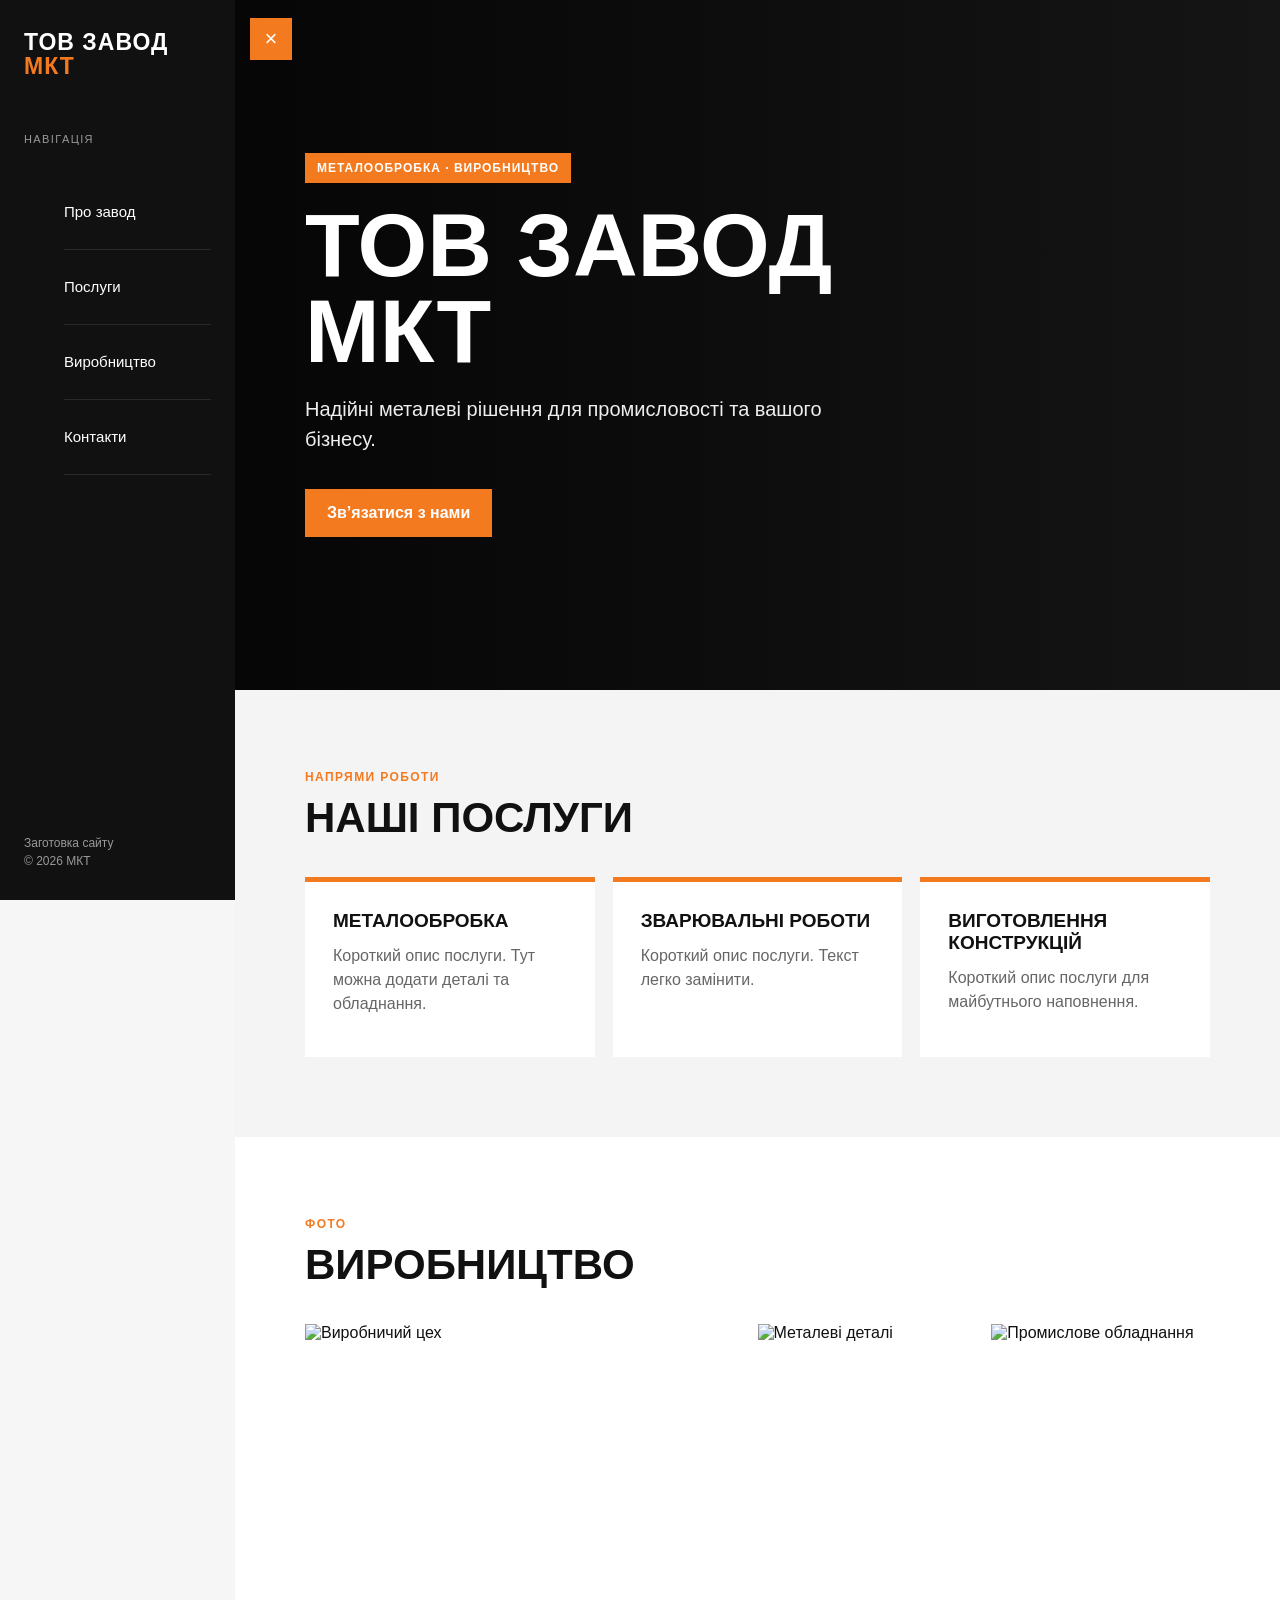
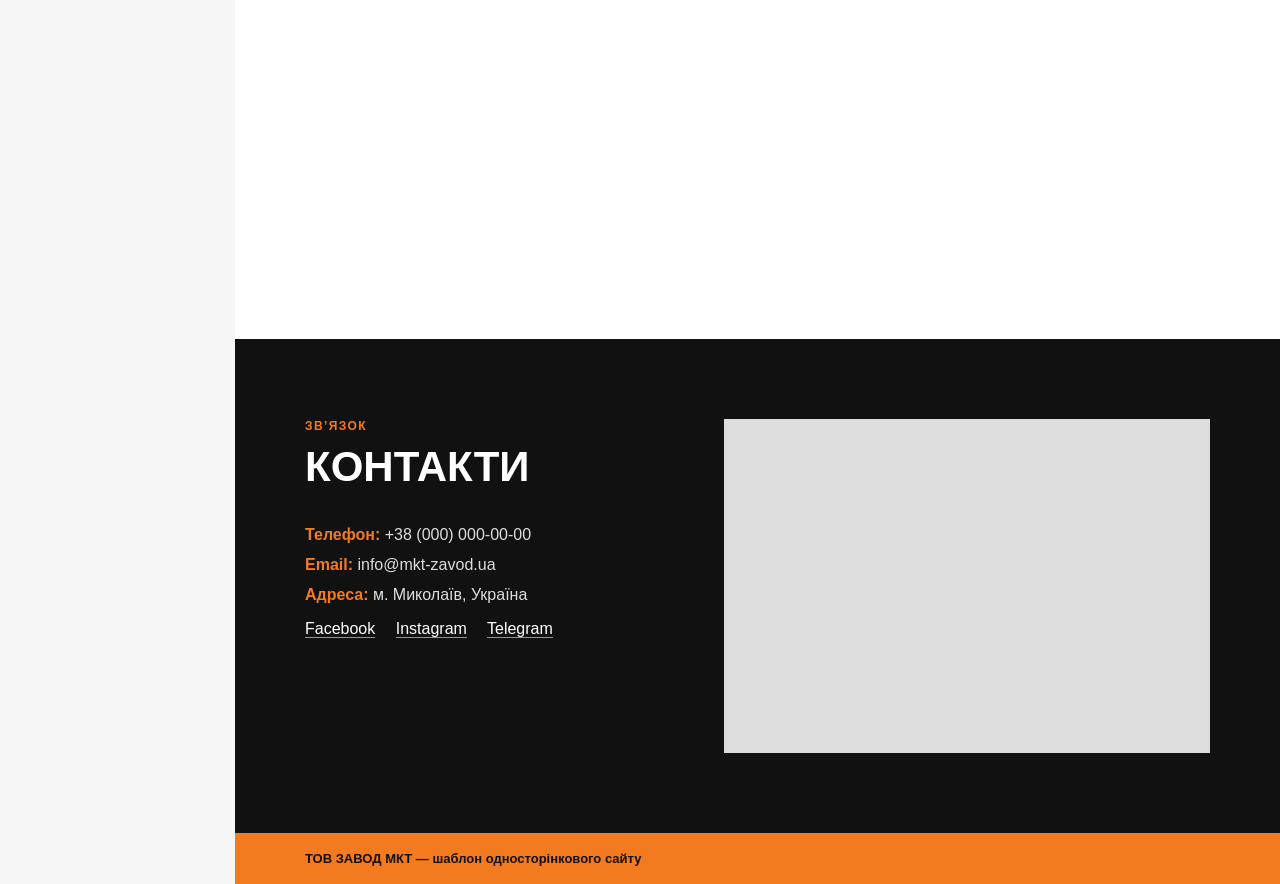
==== index.html @ 3d704bda "Rename mkt-zavod.html to index.html" ====
<!doctype html>
<html lang="uk">
<head>
  <meta charset="utf-8" />
  <link rel="stylesheet" href="./mkt-zavod.css">
  <meta name="viewport"
    content="width=device-width, initial-scale=1">
    
  <title>ТОВ ЗАВОД МКТ</title>

 
</head>

<body class="menu-closed">
  <button
    class="menu-toggle"
    type="button"
    aria-label="Відкрити меню"
    aria-expanded="false"
  >
    ☰
  </button>

  <aside class="sidebar">
    <div class="logo">
      ТОВ ЗАВОД<br />
      <span>МКТ</span>
    </div>

    <div class="side-title">Навігація</div>

    <nav>
      <ul>
      <a href="#about">Про завод</a>
      <a href="#services">Послуги</a>
      <a href="#gallery">Виробництво</a>
      <a href="#contacts">Контакти</a>
      </ul>
    </nav>

    <div class="side-foot">
      Заготовка сайту<br />
      © 2026 МКТ
    </div>
  </aside>

  <main>
    <section class="hero" id="about">
      <div class="hero-content">
        <span class="tag">МЕТАЛООБРОБКА · ВИРОБНИЦТВО</span>

        <h1>ТОВ ЗАВОД МКТ</h1>

        <p>
          Надійні металеві рішення для промисловості та вашого бізнесу.
        </p>

        <a class="btn" href="#contacts">
          Зв’язатися з нами
        </a>
      </div>
    </section>

    <section class="services" id="services">
      <div class="eyebrow">Напрями роботи</div>

      <h2>Наші послуги</h2>

      <div class="grid">
        <article class="card">
          <h3>Металообробка</h3>
          <p>
            Короткий опис послуги. Тут можна додати деталі та обладнання.
          </p>
        </article>

        <article class="card">
          <h3>Зварювальні роботи</h3>
          <p>
            Короткий опис послуги. Текст легко замінити.
          </p>
        </article>

        <article class="card">
          <h3>Виготовлення конструкцій</h3>
          <p>
            Короткий опис послуги для майбутнього наповнення.
          </p>
        </article>
      </div>
    </section>

    <section id="gallery">
      <div class="eyebrow">Фото</div>

      <h2>Виробництво</h2>

      <div class="photos">
        <img
          src="https://images.unsplash.com/photo-1581093458791-9f3c3900df4b?auto=format&fit=crop&w=1000&q=80"
          alt="Виробничий цех"
        />

        <img
          src="https://images.unsplash.com/photo-1565610222536-ef125c59da2e?auto=format&fit=crop&w=700&q=80"
          alt="Металеві деталі"
        />

        <img
          src="https://images.unsplash.com/photo-1530124566582-a618bc2615dc?auto=format&fit=crop&w=700&q=80"
          alt="Промислове обладнання"
        />
      </div>
    </section>

    <section class="contacts" id="contacts">
      <div>
        <div class="eyebrow">Зв’язок</div>

        <h2>Контакти</h2>

        <div class="contact-list">
          <p><b>Телефон:</b> +38 (000) 000-00-00</p>
          <p><b>Email:</b> info@mkt-zavod.ua</p>
          <p><b>Адреса:</b> м. Миколаїв, Україна</p>
        </div>

        <p class="social">
          <a href="#">Facebook</a>
          <a href="#">Instagram</a>
          <a href="#">Telegram</a>
        </p>
      </div>

      <div class="map">
        <iframe
          title="Карта Миколаєва"
          src="https://www.google.com/maps?q=Mykolaiv%2C%20Ukraine&output=embed"
          loading="lazy"
        ></iframe>
      </div>
    </section>
  </main>

  <footer>
    ТОВ ЗАВОД МКТ — шаблон односторінкового сайту
  </footer>

  <script>
    const toggle = document.querySelector(".menu-toggle");
    const menuLinks = document.querySelectorAll("nav a");

    function isMobile() {
      return window.innerWidth <= 800;
    }

    function updateMenuButton() {
      const isClosed = document.body.classList.contains("menu-closed");

      toggle.textContent = isClosed ? "☰" : "×";
      toggle.setAttribute("aria-expanded", String(!isClosed));
      toggle.setAttribute(
        "aria-label",
        isClosed ? "Відкрити меню" : "Закрити меню"
      );
    }

    function syncMenu() {
      if (isMobile()) {
        document.body.classList.add("menu-closed");
      } else {
        document.body.classList.remove("menu-closed");
      }

      updateMenuButton();
    }

    toggle.addEventListener("click", () => {
      document.body.classList.toggle("menu-closed");
      updateMenuButton();
    });

    menuLinks.forEach((link) => {
      link.addEventListener("click", () => {
        if (isMobile()) {
          document.body.classList.add("menu-closed");
          updateMenuButton();
        }
      });
    });

    window.addEventListener("resize", syncMenu);

    syncMenu();
  </script>
</body>
</html>
---- mkt-zavod.css ----
:root {
      --orange: #f47a20;
      --black: #111;
      --white: #fff;
      --line: #e8e8e8;
      --sidebar-width: 235px;
    }

    * {
      box-sizing: border-box;
    }

    html {
      scroll-behavior: smooth;
    }

    body {
      margin: 0;
      font-family: Arial, Helvetica, sans-serif;
      color: var(--black);
      background: #f6f6f6;
        overflow-x: hidden;
    }

    .sidebar {
      position: fixed;
      z-index: 4;
      top: 0;
      left: 0;
      display: flex;
      flex-direction: column;
      width: var(--sidebar-width);
      height: 100vh;
      padding: 30px 24px;
      color: var(--white);
      background: var(--black);
      transition: transform 0.3s ease;
    }

    .logo {
      font-size: 23px;
      font-weight: 900;
      line-height: 1.05;
      letter-spacing: 1px;
    }

    .logo span {
      color: var(--orange);
    }

    .side-title {
      margin: 55px 0 14px;
      color: #999;
      font-size: 11px;
      letter-spacing: 1.4px;
      text-transform: uppercase;
    }

    nav a {
      display: block;
      padding: 12px 0;
      color: var(--white);
      font-size: 15px;
      line-height: 50px;
      text-decoration: none;
      border-bottom: 1px solid #292929;
    }

    nav a:hover {
      color: var(--orange);
    }

    .side-foot {
      margin-top: auto;
      color: #999;
      font-size: 12px;
      line-height: 1.5;
    }

    /* Menu button */

    .menu-toggle {
      position: fixed;
      z-index: 10;
      top: 18px;
      left: 250px;
      width: 42px;
      height: 42px;
      color: var(--white);
      font-size: 22px;
      cursor: pointer;
      background: var(--orange);
      border: 0;
      transition: left 0.3s ease;
    }

    body.menu-closed .sidebar {
         transform: translateX(calc(-100% - 5px));
    }

    body.menu-closed main,
    body.menu-closed footer {
      margin-left: 0;
    }

    body.menu-closed .menu-toggle {
      left: 15px;
    }

    /* Main content */

    main {
      margin-left: var(--sidebar-width);
    }

    section {
      padding: 80px 70px;
      background: var(--white);
    }

    .hero {
      position: relative;
      display: flex;
      align-items: center;
      min-height: 690px;
      padding: 70px;
      overflow: hidden;
      background: #222;
    }

    .hero::before {
      position: absolute;
      inset: 0;
      content: "";
      background:
        linear-gradient(90deg, rgba(0, 0, 0, 0.84), rgba(0, 0, 0, 0.38)),
        url("https://images.unsplash.com/photo-1504917595217-d4dc5ebe6122?auto=format&fit=crop&w=1800&q=80")
          center / cover;
      transform: scale(1.02);
    }

    .hero-content {
      position: relative;
      z-index: 1;
      max-width: 690px;
      color: var(--white);
    }

    .tag {
      display: inline-block;
      padding: 8px 12px;
      color: var(--white);
      font-size: 12px;
      font-weight: 700;
      letter-spacing: 1px;
      background: var(--orange);
    }

    h1 {
      margin: 20px 0;
      font-size: clamp(44px, 7vw, 92px);
      line-height: 0.95;
      text-transform: uppercase;
    }

    h2 {
      margin: 10px 0 35px;
      font-size: 42px;
      text-transform: uppercase;
    }

    .hero p {
      max-width: 520px;
      color: #eee;
      font-size: 20px;
      line-height: 1.5;
    }

    .btn {
      display: inline-block;
      margin-top: 15px;
      padding: 15px 22px;
      color: var(--white);
      font-weight: 700;
      text-decoration: none;
      background-color: var(--orange);
      transition: background-color 0.3s ease;
    }
.btn:hover{
background-color: rgb(219, 151, 25);

}
    .eyebrow {
      color: var(--orange);
      font-size: 12px;
      font-weight: 700;
      letter-spacing: 1.4px;
      text-transform: uppercase;
      
    }

    /* Services */

    .services {
      background: #f4f4f4;
    }

    .grid {
      display: grid;
      grid-template-columns: repeat(3, 1fr);
      gap: 18px;
    }

    .card {
      min-height: 180px;
      padding: 28px;
      background: var(--white);
      border-top: 5px solid var(--orange);
    }

    .card h3 {
      margin: 0 0 12px;
      font-size: 19px;
      text-transform: uppercase;
    }

    .card p {
      margin: 0;
      color: #666;
      line-height: 1.5;
    }

    /* Gallery */

    .photos {
      display: grid;
      grid-template-columns: 2fr 1fr 1fr;
      gap: 15px;
    }

    .photos img {
      display: block;
      width: 100%;
      height: 260px;
      object-fit: cover;
    }

    .photos img:first-child {
      grid-row: span 2;
      height: 535px;
    }

    /* Contacts */

    .contacts {
      display: grid;
      grid-template-columns: 1fr 1.3fr;
      gap: 45px;
      color: var(--white);
      background: var(--black);
    }

    .contacts h2 {
      color: var(--white);
    }

    .contact-list p {
      margin: 12px 0;
      color: #ddd;
      transition: color 0.4s ease-in-out ;
    }
    .contact-list p:hover {
      color: red
    }

    .contact-list b {
      color: var(--orange);
    }

    .social a {
      margin-right: 16px;
      color: var(--white);
      text-decoration: none;
      border-bottom: 1px solid var(--orange);
      color: white;
      transition: color 0.3s ease-in-out ;
    }
    .social a:hover {
      color:rgb(38, 0, 255);
    }

    .map {
      min-height: 330px;
      background: #ddd;
    }

    .map iframe {
      width: 100%;
      min-height: 330px;
      border: 0;
      filter: grayscale(1) contrast(1.1);
    }

    /* Footer */

    footer {
      margin-left: var(--sidebar-width);
      padding: 18px 70px;
      font-size: 13px;
      font-weight: 700;
      background: var(--orange);
    }

    /* Mobile */

    @media (max-width: 800px) {
      .sidebar {
        width: 270px;
        height: 100dvh;
        padding: 28px 22px;
        transform: translateX(-100%);
      }

      body:not(.menu-closed) .sidebar {
        transform: translateX(0);
      }

      .menu-toggle {
        top: 14px;
        left: 15px;
        width: 44px;
        height: 44px;
        border-radius: 2px;
      }

      body:not(.menu-closed) .menu-toggle {
        left: 285px;
      }

      main,
      footer {
        margin-left: 0 !important;
      }

      .side-title,
      .side-foot {
        display: none;
      }

      nav {
        display: flex;
        gap: 14px;
        margin-top: 18px;
        overflow-x: auto;
      }

      nav a {
        padding: 4px 0;
        white-space: nowrap;
        border: 0;
      }

      .hero {
        min-height: 620px;
        padding: 100px 24px 50px;
      }

      .hero::before {

          background-position: 65% center;
      }

      .hero p {
        font-size: 17px;
      }

      h1 {
        font-size: 52px;
      }

      h2 {
        margin-bottom: 25px;
        font-size: 32px;
      }

      section {
        padding: 52px 22px;
      }

      .grid,
      .contacts {
        grid-template-columns: 1fr;
      }

      .grid {
        gap: 12px;
      }

      .card {
        min-height: auto;
        padding: 22px;
      }

      .photos {
        grid-template-columns: 1fr;
        gap: 12px;
      }

      .photos img,
      .photos img:first-child {
        grid-column: auto;
        grid-row: auto;
        height: 220px;
      }

      .contacts {
        gap: 28px;
      }
      .map,
      .map iframe {
        min-height: 260px;
      }

      footer {
        padding: 18px 22px;
        font-size: 12px;
      }
    }
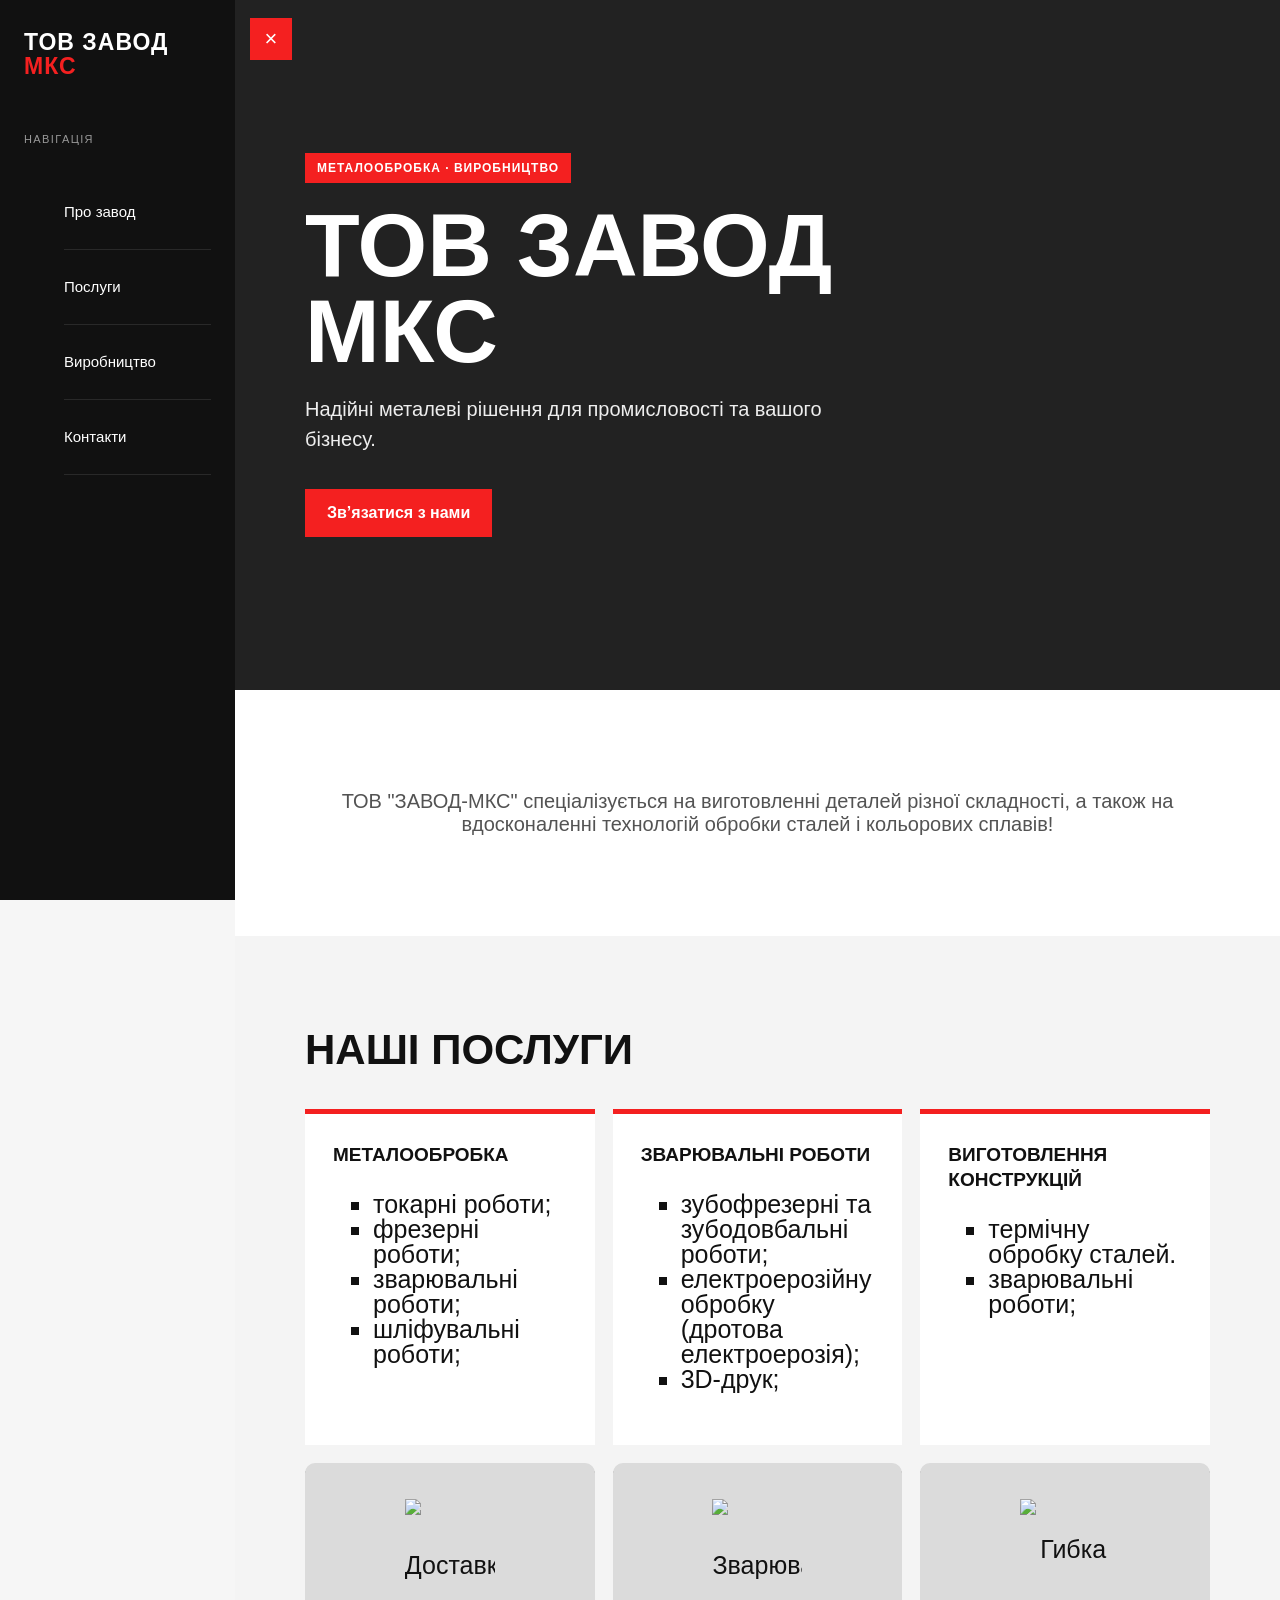
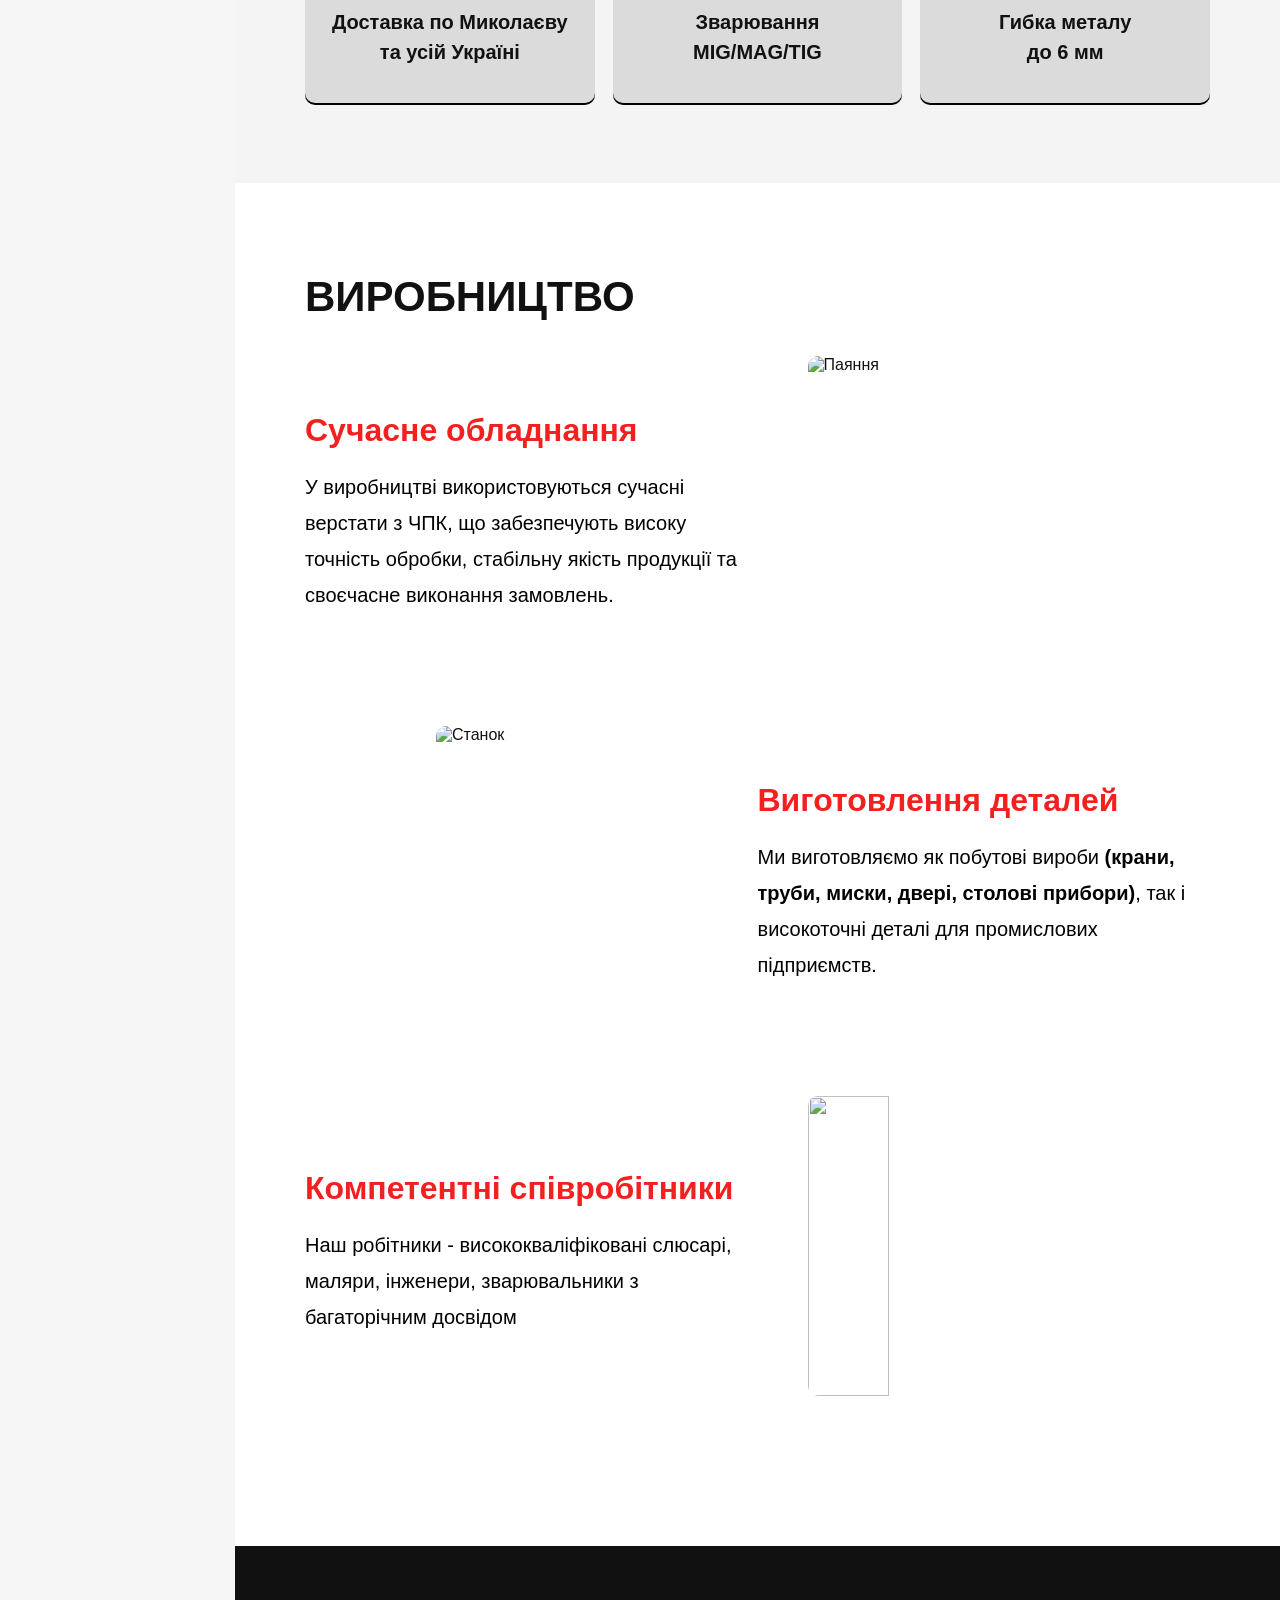
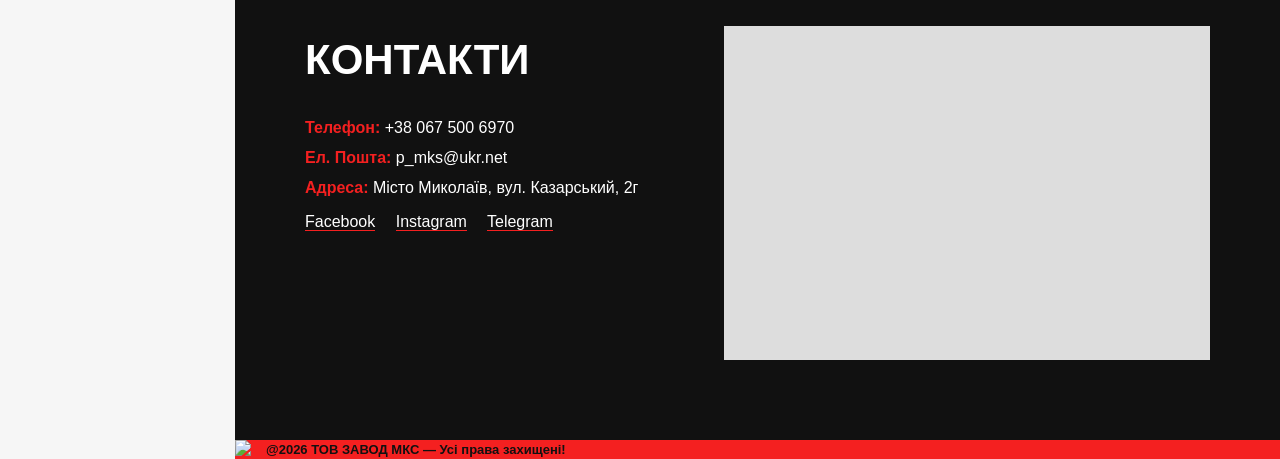
==== commit 642c1b07: "Add files via upload" ====
--- a/index.html
+++ b/index.html
@@ -2,11 +2,11 @@
 <html lang="uk">
 <head>
   <meta charset="utf-8" />
-  <link rel="stylesheet" href="./mkt-zavod.css">
+  <link rel="stylesheet" href="./index.css">
   <meta name="viewport"
     content="width=device-width, initial-scale=1">
     
-  <title>ТОВ ЗАВОД МКТ</title>
+  <title>ТОВ ЗАВОД МКС</title>
 
  
 </head>
@@ -24,7 +24,7 @@
   <aside class="sidebar">
     <div class="logo">
       ТОВ ЗАВОД<br />
-      <span>МКТ</span>
+      <span>МКС</span>
     </div>
 
     <div class="side-title">Навігація</div>
@@ -37,20 +37,24 @@
       <a href="#contacts">Контакти</a>
       </ul>
     </nav>
-
-    <div class="side-foot">
-      Заготовка сайту<br />
-      © 2026 МКТ
-    </div>
   </aside>
 
   <main>
     <section class="hero" id="about">
+       <video
+        class="hero-video"
+        autoplay
+        muted
+        loop
+        playsinline>
+        <source src="./image/820648840754565_1782490165.mp4" type="video/mp4">
+    </video>
+
       <div class="hero-content">
         <span class="tag">МЕТАЛООБРОБКА · ВИРОБНИЦТВО</span>
 
-        <h1>ТОВ ЗАВОД МКТ</h1>
-
+        <h1>ТОВ ЗАВОД МКС</h1>
+      
         <p>
           Надійні металеві рішення для промисловості та вашого бізнесу.
         </p>
@@ -60,90 +64,131 @@
         </a>
       </div>
     </section>
+    <section class="info">
+      <p>ТОВ "ЗАВОД-МКС" спеціалізується на виготовленні деталей різної складності, а також на вдосконаленні технологій обробки сталей і кольорових сплавів!</p>
+    </section>
 
     <section class="services" id="services">
-      <div class="eyebrow">Напрями роботи</div>
-
       <h2>Наші послуги</h2>
 
       <div class="grid">
         <article class="card">
           <h3>Металообробка</h3>
           <p>
-            Короткий опис послуги. Тут можна додати деталі та обладнання.
+            <ul type="square">
+            <li>токарні роботи;</li>
+             <li>фрезерні роботи;</li>
+               <li>зварювальні роботи;</li>
+                <li>шліфувальні роботи;</li>
+</ul>
           </p>
         </article>
 
         <article class="card">
           <h3>Зварювальні роботи</h3>
           <p>
-            Короткий опис послуги. Текст легко замінити.
+            <ul type="square">
+           <li>зубофрезерні та зубодовбальні роботи;</li>
+           <li>електроерозійну обробку (дротова електроерозія);</li>
+           <li>3D-друк;</li>
+           
+</ul>
           </p>
         </article>
 
         <article class="card">
           <h3>Виготовлення конструкцій</h3>
           <p>
-            Короткий опис послуги для майбутнього наповнення.
+            <ul type="square">
+              <li>термічну обробку сталей.</li>
+              <li>зварювальні роботи;</li>
+            </ul>
           </p>
         </article>
+       <article class="special-cards">
+    <img src="./image/ChatGPT Image 27 черв. 2026 р., 00_23_21.svg" alt="Доставка">
+    <p>Доставка по Миколаєву та усій Україні</p>
+</article>
+
+<article class="special-cards">
+    <img src="./image/payalnik.svg" alt="Зварювання">
+    <p>Зварювання<br>MIG/MAG/TIG</p>
+</article>
+
+<article class="special-cards">
+    <img src="./image/Gibka.svg" alt="Гибка металу">
+    <p>Гибка металу<br>до 6 мм</p>
+</article>
+        
       </div>
     </section>
 
     <section id="gallery">
-      <div class="eyebrow">Фото</div>
-
-      <h2>Виробництво</h2>
-
-      <div class="photos">
-        <img
-          src="https://images.unsplash.com/photo-1581093458791-9f3c3900df4b?auto=format&fit=crop&w=1000&q=80"
-          alt="Виробничий цех"
-        />
-
-        <img
-          src="https://images.unsplash.com/photo-1565610222536-ef125c59da2e?auto=format&fit=crop&w=700&q=80"
-          alt="Металеві деталі"
-        />
-
-        <img
-          src="https://images.unsplash.com/photo-1530124566582-a618bc2615dc?auto=format&fit=crop&w=700&q=80"
-          alt="Промислове обладнання"
-        />
-      </div>
-    </section>
+    <h2>Виробництво</h2>
+
+    <div class="production-item">
+        <div class="production-text">
+            <h3>Сучасне обладнання</h3>
+            <p>
+                У виробництві використовуються сучасні верстати з ЧПК,
+                що забезпечують високу точність обробки, стабільну якість
+                продукції та своєчасне виконання замовлень.
+            </p>
+        </div>
+
+        <img src="./image/photo_2026-06-26_18-58-12.jpg" alt="Паяння">
+    </div>
+
+    <div class="production-item reverse">
+       <div class="production-text">
+          
+           <h3>Виготовлення деталей</h3>
+       <p>
+              Ми виготовляємо
+                як побутові вироби <b>(крани, труби, миски, двері, столові прибори)</b>, так і високоточні деталі для
+                промислових підприємств.
+            </p>
+        </div>
+        <img src="./image/photo_2026-06-26_18-58-18.jpg" alt="Станок">
+    </div>
+    <div class="production-item">
+       <div class="production-text">
+   <h3>Компетентні співробітники</h3>
+    <p>Наш робітники - висококваліфіковані слюсарі, маляри, інженери, зварювальники з багаторічним досвідом</p>
+  </div>
+
+  <img src="./image/photo_2026-06-26_18-58-22.jpg">
+</div>
+</section>
 
     <section class="contacts" id="contacts">
       <div>
-        <div class="eyebrow">Зв’язок</div>
-
-        <h2>Контакти</h2>
+        <h2>Контакти</h2>   
 
         <div class="contact-list">
-          <p><b>Телефон:</b> +38 (000) 000-00-00</p>
-          <p><b>Email:</b> info@mkt-zavod.ua</p>
-          <p><b>Адреса:</b> м. Миколаїв, Україна</p>
+          <p><b>Телефон: </b><a text-decoration="none" href="tel:+380675006970"> +38 067 500 6970</a></p>
+          <p><b>Ел. Пошта: </b><a href="mailto:p_mks@ukr.net">p_mks@ukr.net</a></p>
+          <p><b>Адреса: </b><a href="https://maps.app.goo.gl/kvUd4vsqKeRuADbv7"> Місто Миколаїв, вул. Казарський, 2г</a></p>
         </div>
 
         <p class="social">
           <a href="#">Facebook</a>
           <a href="#">Instagram</a>
-          <a href="#">Telegram</a>
+          <a target="_blank" href="https://t.me/+380675006970">Telegram</a>
         </p>
       </div>
 
       <div class="map">
-        <iframe
-          title="Карта Миколаєва"
-          src="https://www.google.com/maps?q=Mykolaiv%2C%20Ukraine&output=embed"
-          loading="lazy"
-        ></iframe>
+        <iframe src="https://www.google.com/maps/embed?pb=!1m18!1m12!1m3!1d10887.195345576862!2d32.0531101!3d46.985285649999994!2m3!1f0!2f0!3f0!3m2!1i1024!2i768!4f13.1!3m3!1m2!1s0x40c5ca15945c5ce5%3A0xa4d452c105bb8a4e!2z0YPQuy4g0JrQsNC30LDRgNGB0LrQvtCz0L4sIDLQsywg0J3QuNC60L7Qu9Cw0LXQsiwg0J3QuNC60L7Qu9Cw0LXQstGB0LrQsNGPINC-0LHQu9Cw0YHRgtGMLCA1NDAwMA!5e0!3m2!1sru!2sua!4v1782498862388!5m2!1sru!2sua" width="400" height="auto" style="border:0;" allowfullscreen="" loading="lazy" referrerpolicy="strict-origin-when-cross-origin"></iframe>
       </div>
     </section>
   </main>
 
   <footer>
-    ТОВ ЗАВОД МКТ — шаблон односторінкового сайту
+    <div class="Logo"> 
+       <img src="./image/Logo-преобразовано-из-jpg.svg"></div>
+   @2026 ТОВ ЗАВОД МКС — Усі права захищені!
+    
   </footer>
 
   <script>
@@ -194,4 +239,4 @@
     syncMenu();
   </script>
 </body>
-</html>
+</html>
--- a/index.css
+++ b/index.css
@@ -0,0 +1,506 @@
+:root {
+      --orange: #f42020;
+      --black: #111;
+      --white: #fff;
+      --line: #e8e8e8;
+      --sidebar-width: 235px;
+    }
+
+    * {
+      box-sizing: border-box;
+    }
+
+    html {
+      scroll-behavior: smooth;
+    }
+
+    body {
+      margin: 0;
+      font-family: Arial, Helvetica, sans-serif;
+      color: var(--black);
+      background: #f6f6f6;
+        overflow-x: hidden;
+    }
+
+    .sidebar {
+      position: fixed;
+      z-index: 4;
+      top: 0;
+      left: 0;
+      display: flex;
+      flex-direction: column;
+      width: var(--sidebar-width);
+      height: 100vh;
+      padding: 30px 24px;
+      color: var(--white);
+      background: var(--black);
+      transition: transform 0.3s ease;
+    }
+
+    .logo {
+      font-size: 23px;
+      font-weight: 900;
+      line-height: 1.05;
+      letter-spacing: 1px;
+    }
+
+    .logo span {
+      color: var(--orange);
+    }
+
+    .side-title {
+      margin: 55px 0 14px;
+      color: #999;
+      font-size: 11px;
+      letter-spacing: 1.4px;
+      text-transform: uppercase;
+    }
+
+    nav a {
+      display: block;
+      padding: 12px 0;
+      color: var(--white);
+      font-size: 15px;
+      line-height: 50px;
+      text-decoration: none;
+      border-bottom: 1px solid #292929;
+    }
+
+    nav a:hover {
+      color: var(--orange);
+    }
+
+    .side-foot {
+      margin-top: auto;
+      color: #999;
+      font-size: 12px;
+      line-height: 1.5;
+    }
+
+    /* Menu button */
+
+    .menu-toggle {
+      position: fixed;
+      z-index: 10;
+      top: 18px;
+      left: 250px;
+      width: 42px;
+      height: 42px;
+      color: var(--white);
+      font-size: 22px;
+      cursor: pointer;
+      background: var(--orange);
+      border: 0;
+      transition: left 0.3s ease;
+    }
+
+    body.menu-closed .sidebar {
+         transform: translateX(calc(-100% - 5px));
+    }
+
+    body.menu-closed main,
+    body.menu-closed footer {
+      margin-left: 0;
+    }
+
+    body.menu-closed .menu-toggle {
+      left: 15px;
+    }
+
+    /* Main content */
+
+    main {
+      margin-left: var(--sidebar-width);
+    }
+
+    section {
+      padding: 80px 70px;
+      background: var(--white);
+    }
+
+    .hero {
+      position: relative;
+      display: flex;
+      align-items: center;
+      min-height: 690px;
+      overflow: hidden;
+      background: #222;
+    }
+    .hero-video {
+       position: absolute;
+    top: 0;
+    left: 0;
+    width: 100%;
+    height: 100%;
+    object-fit: cover;
+    z-index: 0;
+    
+    }
+    .hero::before {
+      position: absolute;
+      inset: 0;
+      content: "";
+    }
+.hero-overlay {
+    position: absolute;
+    inset: 0;
+    background: rgba(0, 0, 0, 0.775);
+    z-index: 1;
+}
+    .hero-content {
+      position: relative;
+      z-index: 2;
+      max-width: 690px;
+      color: var(--white);
+    }
+
+    .tag {
+      display: inline-block;
+      padding: 8px 12px;
+      color: var(--white);
+      font-size: 12px;
+      font-weight: 700;
+      letter-spacing: 1px;
+      background: var(--orange);
+    }
+
+    h1 {
+      margin: 20px 0;
+      font-size: clamp(44px, 7vw, 92px);
+      line-height: 0.95;
+      text-transform: uppercase;
+    }
+
+    h2 {
+      margin: 10px 0 35px;
+      font-size: 42px;
+      text-transform: uppercase;
+    }
+
+    .hero p {
+      max-width: 520px;
+      color: #eee;
+      font-size: 20px;
+      line-height: 1.5;
+    }
+
+    .btn {
+      display: inline-block;
+      margin-top: 15px;
+      padding: 15px 22px;
+      color: var(--white);
+      font-weight: 700;
+      text-decoration: none;
+      background-color: var(--orange);
+      transition: background-color 0.3s ease;
+    }
+.btn:hover{
+background-color:#bb2727;
+
+}
+    .eyebrow {
+      color: var(--orange);
+      font-size: 12px;
+      font-weight: 700;
+      letter-spacing: 1.4px;
+      text-transform: uppercase;
+      
+    }
+
+    /* Services */
+
+    .services {
+      background: #f4f4f4;
+    }
+
+    .grid {
+      display: grid;
+      grid-template-columns: repeat(3, 1fr);
+      gap: 18px;
+      font-size: 25px;
+      line-height: 4;
+    }
+
+    .card {
+      min-height: 180px;
+      padding: 28px;
+      background: var(--white);
+      border-top: 5px solid var(--orange);
+      line-height: 25px;
+    }
+
+    .card h3 {
+      margin: 0 0 12px;
+      font-size: 19px;
+      text-transform: uppercase;
+    }
+
+    .card p {
+      margin: 0;
+      color: #666;
+      line-height: 1.5;
+    }
+   .special-cards {
+    display: flex;
+    flex-direction: column;
+    justify-content: center;
+    align-items: center;
+    text-align: center;
+
+    background: #dbdbdb;
+    border-radius: 10px;
+    box-shadow: 0px 2px black;
+    padding: 25px 20px;
+    min-height: 240px;
+    transition: .3s;
+}
+
+.special-cards img {
+    width: 90px;
+    height: 90px;
+    margin-bottom: 18px;
+}
+
+.special-cards p {
+    margin: 0;
+    font-size: 20px;
+    line-height: 1.5;
+    font-weight: 600;
+}
+
+.special-cards:hover {
+    transform: translateY(-5px);
+   box-shadow: 2px 2px black;
+}
+    .info {
+      color: #535353;
+      text-align: center;
+      font-size: 20px;
+    }
+
+    /* Gallery */
+
+   .production-item{
+    font-family: Arial, Helvetica, sans-serif;
+    display:flex;
+    align-items:center;
+    gap:50px;
+    margin-bottom:70px;
+}
+
+.production-item img{
+    width:30%;
+    height:300px;
+    object-fit:cover;
+    border-radius:10px;
+}
+
+.production-text{
+    width:50%;
+}
+
+.production-text h3{
+    margin-bottom:20px;
+    font-size:32px;
+    color:var(--orange);
+}
+
+.production-text p{
+    font-size:20px;
+    line-height:1.8;
+    color:#000000;
+}
+
+.production-item.reverse{
+    flex-direction:row-reverse;
+}
+
+    /* Contacts */
+
+    .contacts {
+      
+      display: grid;
+      grid-template-columns: 1fr 1.3fr;
+      gap: 45px;
+      color: var(--white);
+      background: var(--black);
+    }
+  
+    .contacts h2 {
+      color: var(--white);
+    }
+
+    .contact-list p {
+      margin: 12px 0;
+      color: #ddd;
+      ;
+    }
+    .contact-list a:hover {
+      color: rgb(218, 13, 13)
+    }
+
+    .contact-list b {
+      color: var(--orange);
+    }
+.contact-list a {
+  text-decoration: none;
+  color: white;
+   transition: color 0.4s ease-in-out
+}
+    .social a {
+      margin-right: 16px;
+      color: var(--white);
+      text-decoration: none;
+      border-bottom: 1px solid var(--orange);
+      color: white;
+      transition: color 0.3s ease-in-out ;
+    }
+    .social a:hover {
+      color:rgb(38, 0, 255);
+    }
+
+    .map {
+      min-height: 330px;
+      background: #ddd;
+    }
+
+    .map iframe {
+      width: 100%;
+      min-height: 330px;
+      border: 0;
+      filter: grayscale(1) contrast(1.1);
+    }
+
+    /* Footer */
+
+    footer {
+      display: flex;
+      margin-left: var(--sidebar-width);
+      font-size: 13px;
+      font-weight: 700;
+      background: var(--orange);
+      justify-content: flex-start;
+      align-items: center;
+    }
+  footer img {
+      width: 40px; 
+      margin-right:15px ;
+    height: auto; 
+    max-width: 100%;}
+    /* Mobile */
+
+    @media (max-width: 800px) {
+      .sidebar {
+        width: 270px;
+        height: 100dvh;
+        padding: 28px 22px;
+        transform: translateX(-100%);
+      }
+
+      body:not(.menu-closed) .sidebar {
+        transform: translateX(0);
+      }
+
+      .menu-toggle {
+        top: 14px;
+        left: 15px;
+        width: 44px;
+        height: 44px;
+        border-radius: 2px;
+      }
+
+      body:not(.menu-closed) .menu-toggle {
+        left: 285px;
+      }
+
+      main,
+      footer {
+        margin-left: 0 !important;
+      }
+
+      .side-title,
+      .side-foot {
+        display: none;
+      }
+
+      nav {
+        display: flex;
+        gap: 14px;
+        margin-top: 18px;
+        overflow-x: auto;
+      }
+
+      nav a {
+        padding: 4px 0;
+        white-space: nowrap;
+        border: 0;
+      }
+
+      .hero {
+        min-height: 620px;
+        padding: 100px 24px 50px;
+      }
+
+      .hero::before {
+
+          background-position: 65% center;
+      }
+
+      .hero p {
+        font-size: 17px;
+      }
+
+      h1 {
+        font-size: 52px;
+      }
+
+      h2 {
+        margin-bottom: 25px;
+        font-size: 32px;
+      }
+
+      section {
+        padding: 52px 22px;
+      }
+
+      .grid,
+      .contacts {
+        grid-template-columns: 1fr;
+      }
+
+      .grid {
+        gap: 12px;
+      }
+
+      .card {
+        min-height: auto;
+        padding: 22px;
+      }
+
+    .production-item,
+.production-item.reverse{
+    flex-direction:column;
+}
+
+.production-item img,
+.production-text{
+    width:100%;
+}
+
+.production-item img{
+    height:240px;
+}
+
+      .contacts {
+        gap: 28px;
+      }
+      .map,
+      .map iframe {
+        min-height: 260px;
+      }
+
+      footer {
+        padding: 18px 22px;
+        font-size: 12px;
+      }
+    }
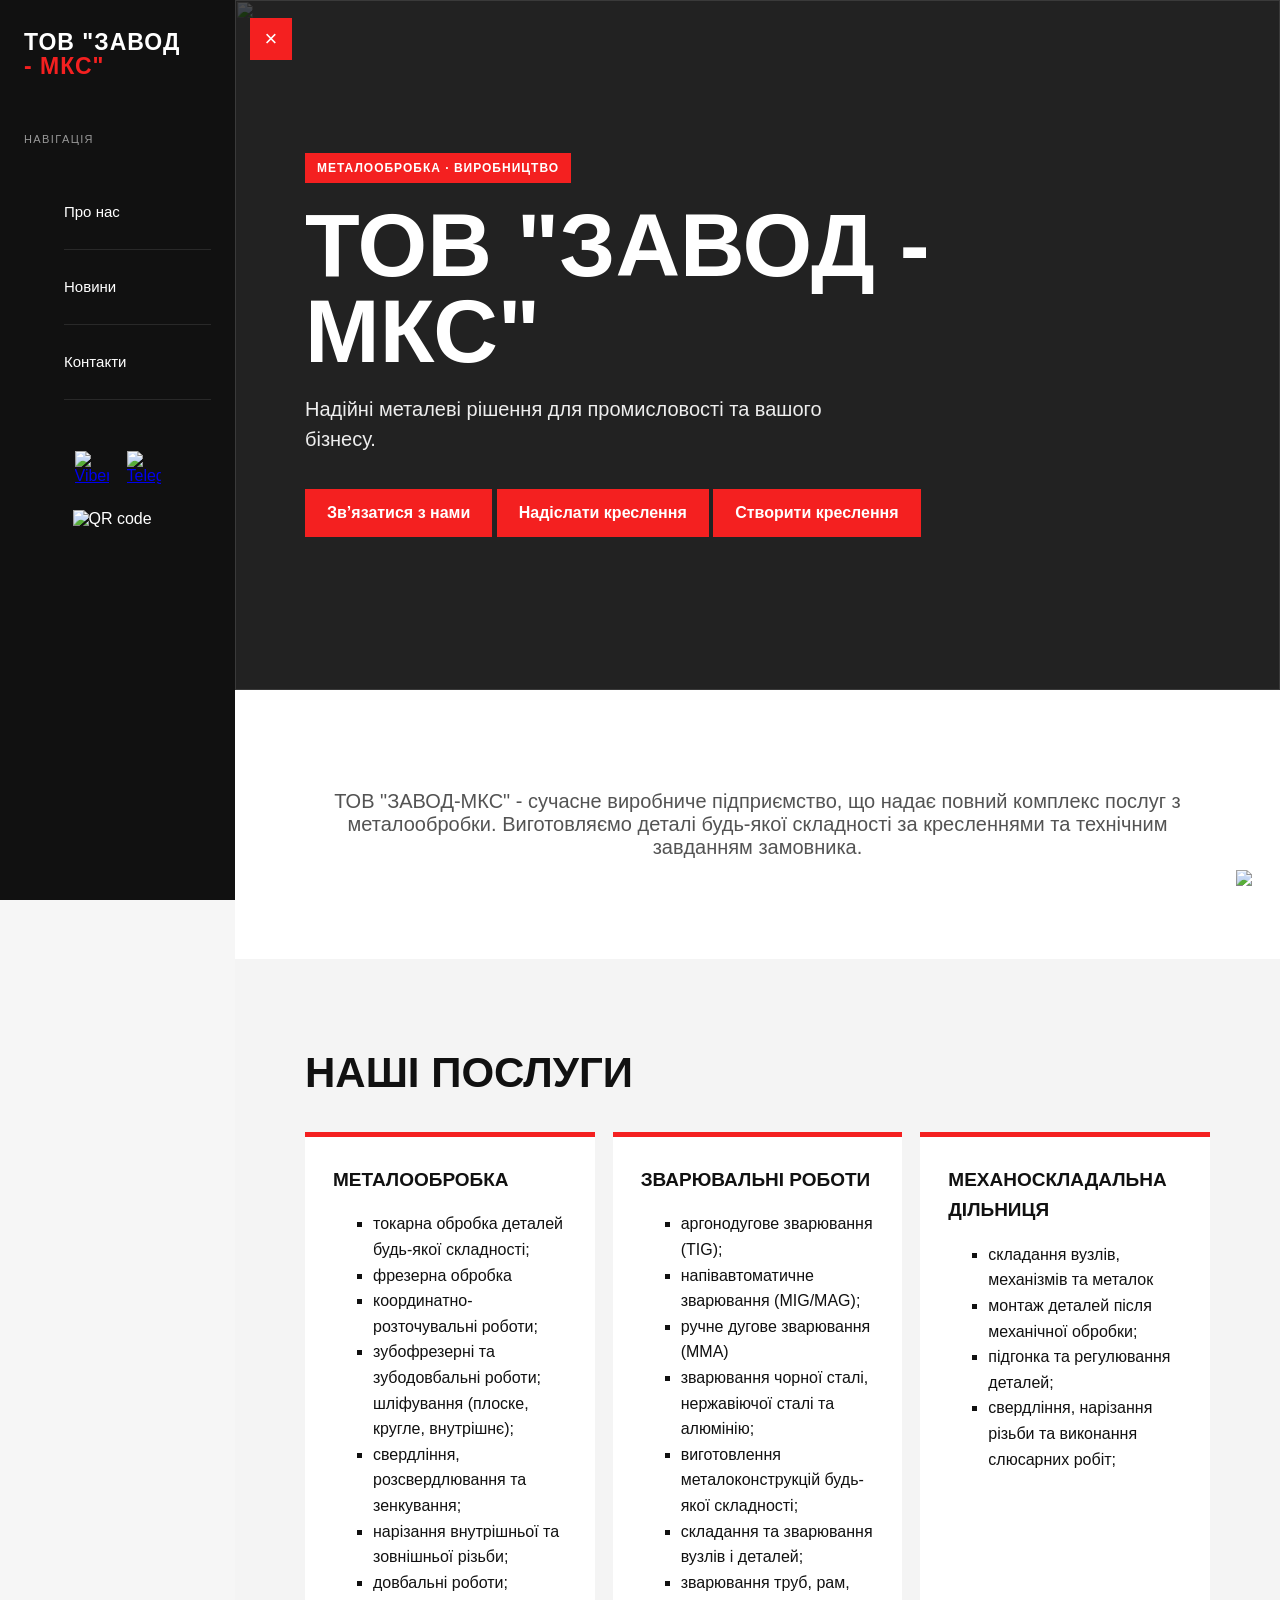
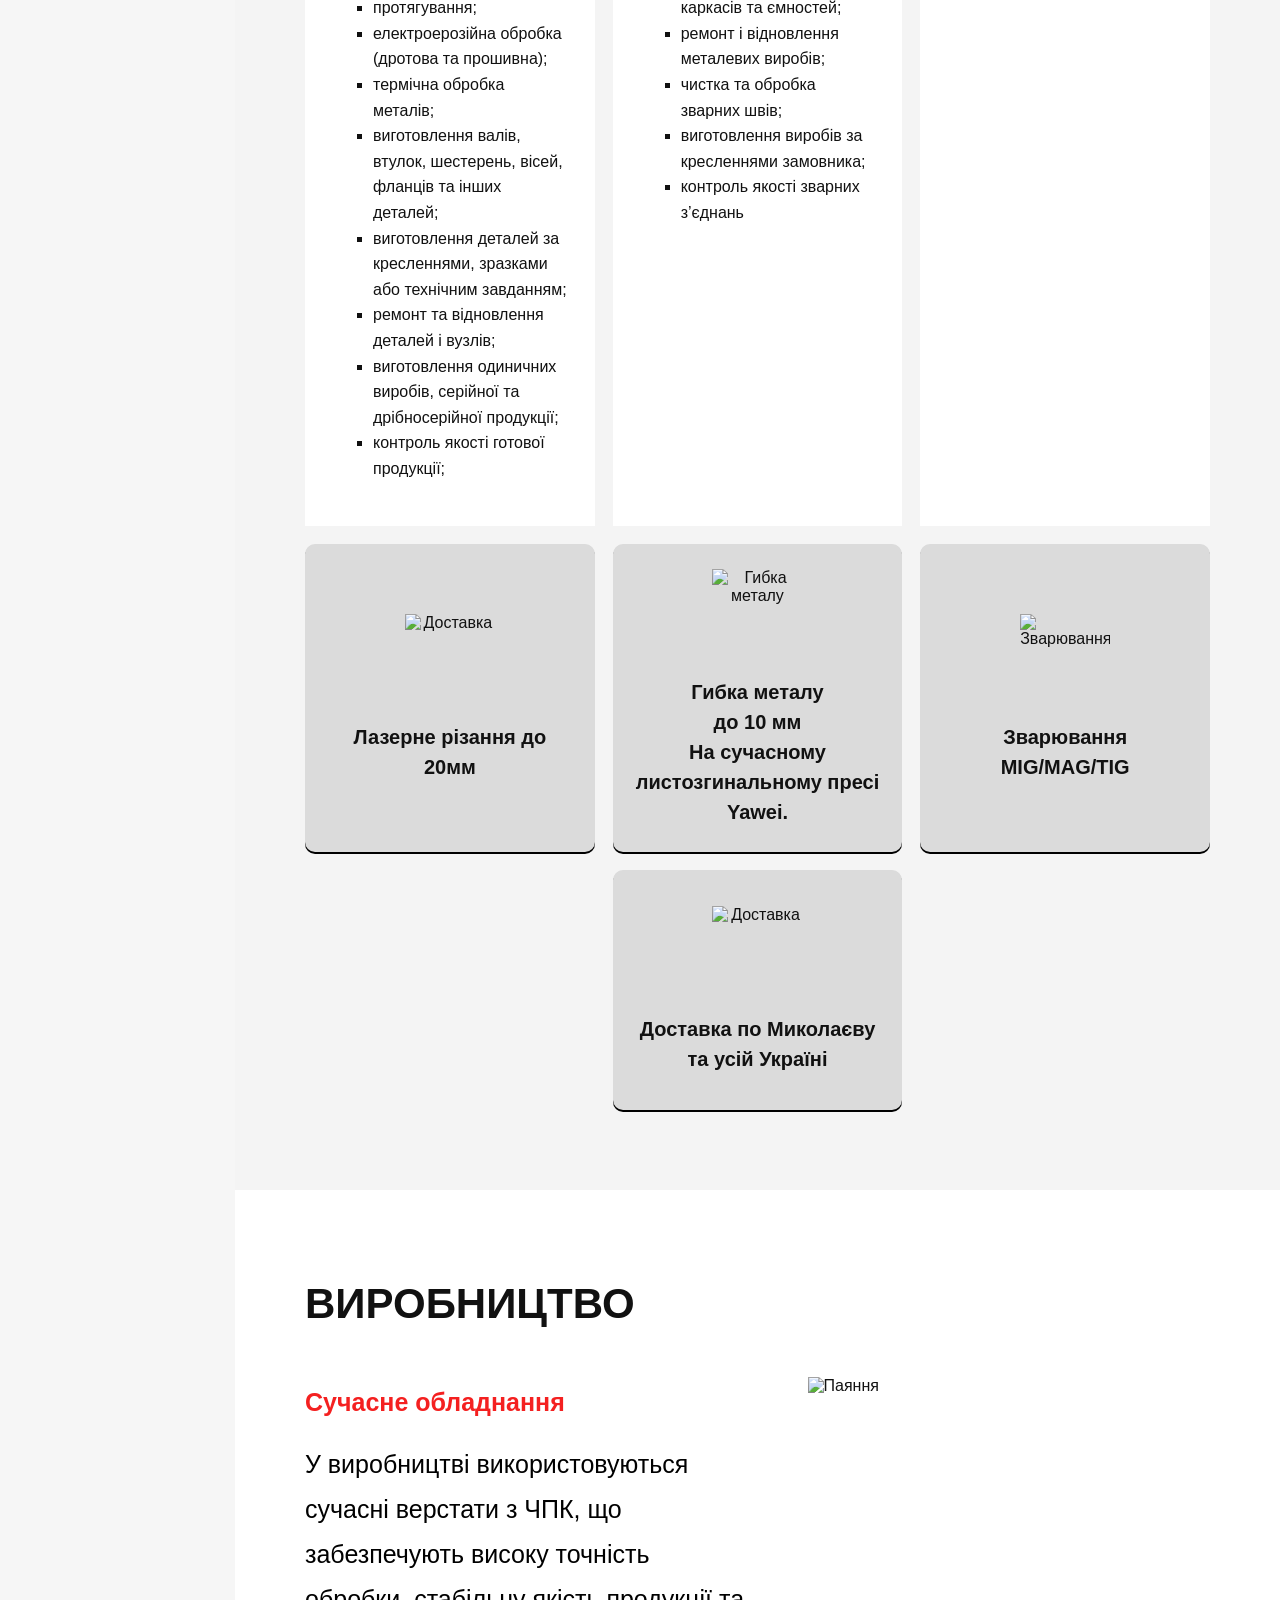
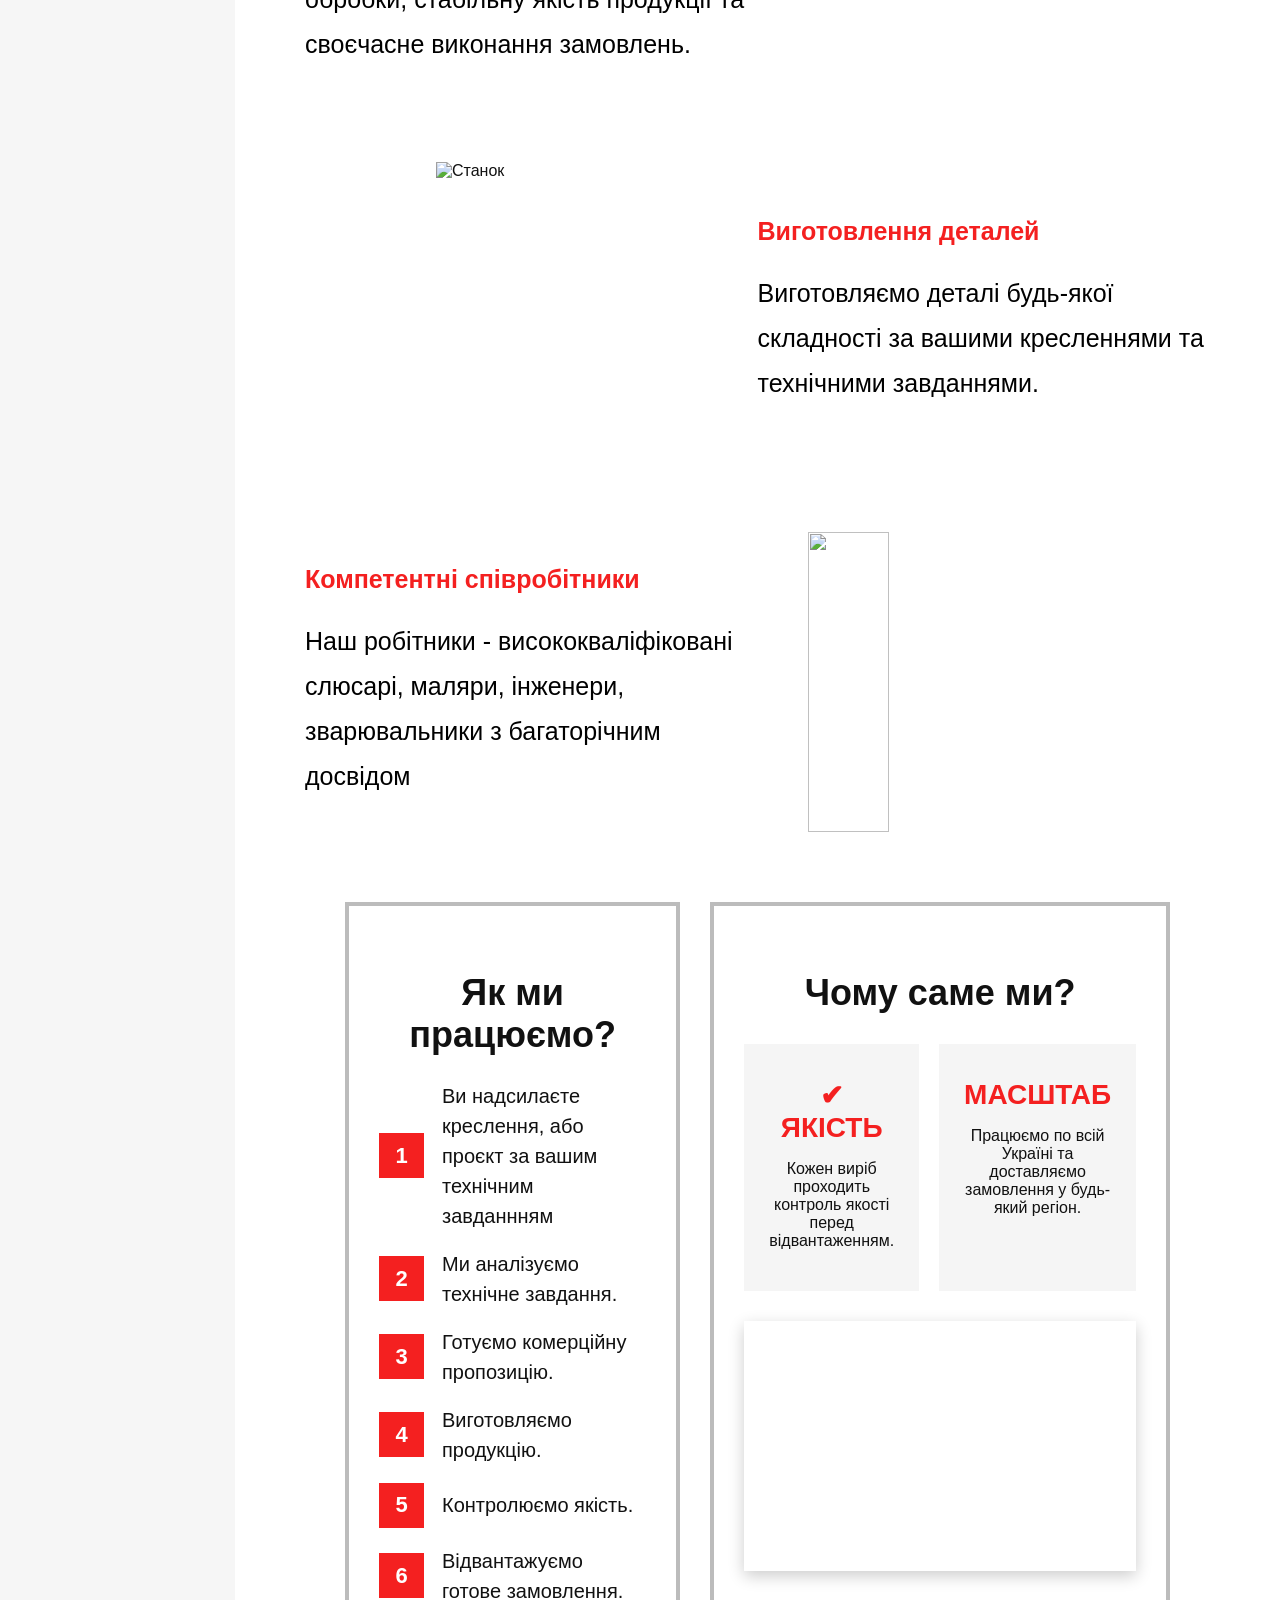
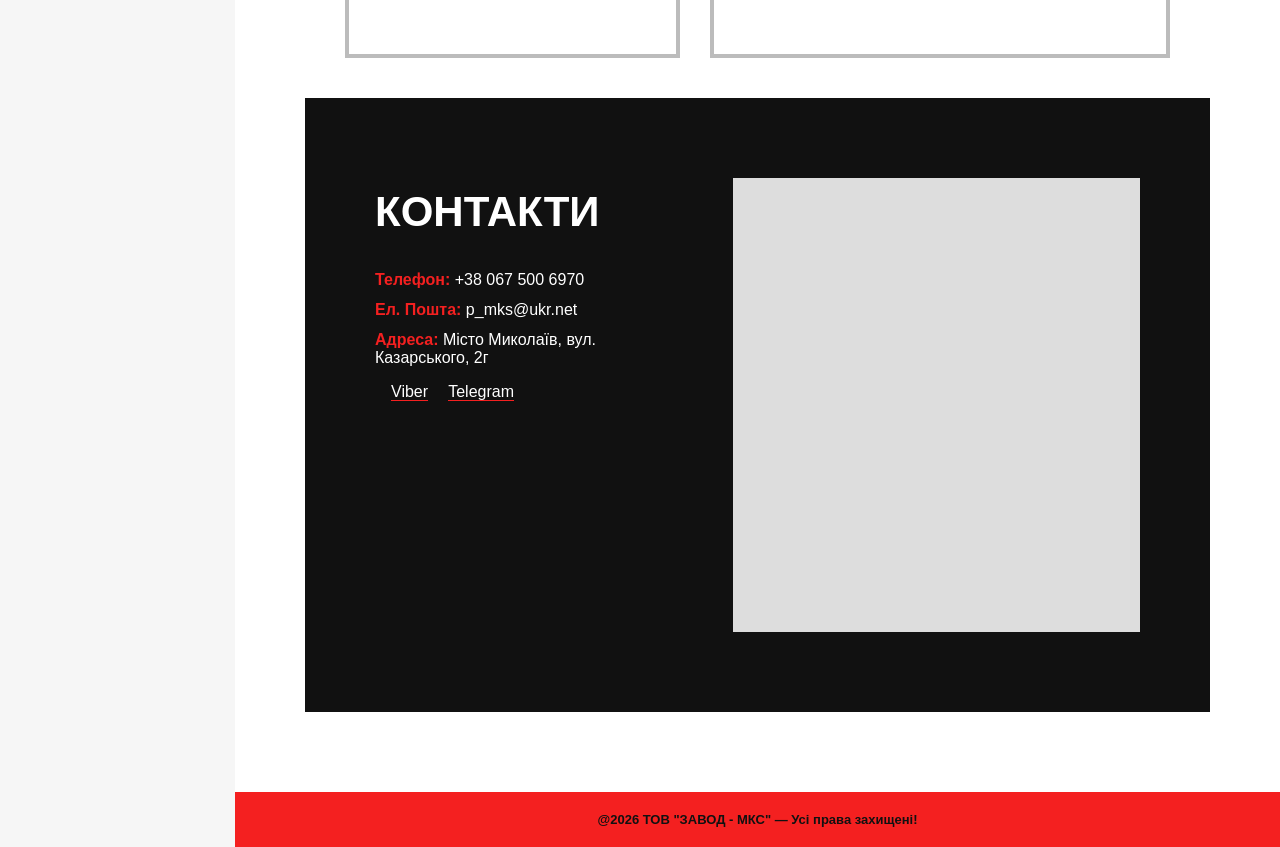
==== commit 64f606a2: "Add files via upload" ====
--- a/index.html
+++ b/index.html
@@ -3,12 +3,11 @@
 <head>
   <meta charset="utf-8" />
   <link rel="stylesheet" href="./index.css">
-  <meta name="viewport"
-    content="width=device-width, initial-scale=1">
-    
-  <title>ТОВ ЗАВОД МКС</title>
-
- 
+  <meta name="viewport" content="width=device-width, initial-scale=1">
+<meta name="description" content="ТОВ «ЗАВОД-МКС» — виробник металоконструкцій у Миколаєві. Проєктування, виготовлення та монтаж металоконструкцій, лазерне різання, гнуття металу, токарні, фрезерні та зварювальні роботи.">
+  <link rel="icon" href="./image/favicon.ico" type="image/x-icon">
+   
+  <title>ТОВ "ЗАВОД-МКС" – виготовлення металоконструкцій у Миколаєві | Проектування | Монтаж | Офіційний сайт компанії</title>
 </head>
 
 <body class="menu-closed">
@@ -23,37 +22,44 @@
 
   <aside class="sidebar">
     <div class="logo">
-      ТОВ ЗАВОД<br />
-      <span>МКС</span>
+      ТОВ "ЗАВОД <br />
+      <span>- МКС"</span>
     </div>
 
     <div class="side-title">Навігація</div>
 
     <nav>
       <ul>
-      <a href="#about">Про завод</a>
-      <a href="#services">Послуги</a>
-      <a href="#gallery">Виробництво</a>
+      <a target="_blank" href="./aboutus.html">Про нас</a>
+      <a target="_blank" href="./news.html">Новини</a>
       <a href="#contacts">Контакти</a>
       </ul>
     </nav>
+    <div class="sidebar-social">
+
+   <a href="viber://add?number=380675006970" class="viber-button" target="_blank">
+        <img src="https://cdn-icons-png.flaticon.com/512/3938/3938039.png" alt="Viber">
+    </a>
+
+    <a target="_blank" href="https://t.me/p_mks1">
+        <img src="https://upload.wikimedia.org/wikipedia/commons/thumb/8/83/Telegram_2019_Logo.svg/960px-Telegram_2019_Logo.svg.png" alt="Telegram">
+    </a>
+
+</div>
+<a class="QRcode"><img width="100px" src="./image/favicon.svg" alt="QR code"></a>
   </aside>
 
   <main>
     <section class="hero" id="about">
-       <video
-        class="hero-video"
-        autoplay
-        muted
-        loop
-        playsinline>
-        <source src="./image/820648840754565_1782490165.mp4" type="video/mp4">
-    </video>
+      <img
+
+        class="hero-img"
+        img src="./image/photo_2026-06-26_18-58-12.jpg">
 
       <div class="hero-content">
         <span class="tag">МЕТАЛООБРОБКА · ВИРОБНИЦТВО</span>
 
-        <h1>ТОВ ЗАВОД МКС</h1>
+        <h1>ТОВ "ЗАВОД - МКС"</h1>
       
         <p>
           Надійні металеві рішення для промисловості та вашого бізнесу.
@@ -62,10 +68,16 @@
         <a class="btn" href="#contacts">
           Зв’язатися з нами
         </a>
+        <a target="_blank" class="btn" href="https://t.me/p_mks1">
+           Надіслати креслення
+        </a>
+ <a target="_blank" class="btn" href="https://t.me/p_mks1">
+           Створити креслення
+        </a>
       </div>
     </section>
     <section class="info">
-      <p>ТОВ "ЗАВОД-МКС" спеціалізується на виготовленні деталей різної складності, а також на вдосконаленні технологій обробки сталей і кольорових сплавів!</p>
+      <p>ТОВ "ЗАВОД-МКС" - сучасне виробниче підприємство, що надає повний комплекс послуг з металообробки. Виготовляємо деталі будь-якої складності за кресленнями та технічним завданням замовника.</p>
     </section>
 
     <section class="services" id="services">
@@ -76,10 +88,23 @@
           <h3>Металообробка</h3>
           <p>
             <ul type="square">
-            <li>токарні роботи;</li>
-             <li>фрезерні роботи;</li>
-               <li>зварювальні роботи;</li>
-                <li>шліфувальні роботи;</li>
+            <li>токарна обробка деталей будь-якої складності;</li>
+             <li>фрезерна обробка</li>
+              <li>координатно-розточувальні роботи;</li>
+<li>зубофрезерні та зубодовбальні роботи;
+шліфування (плоске, кругле, внутрішнє);</li>
+                <li>свердління, розсвердлювання та зенкування;</li>
+                <li>нарізання внутрішньої та зовнішньої різьби;</li>
+                <li>довбальні роботи;</li>
+                <li>протягування;</li>
+                <li>електроерозійна обробка (дротова та прошивна);</li>
+                 <li>термічна обробка металів;</li>
+                  <li>виготовлення валів, втулок, шестерень, вісей, фланців та інших деталей;</li>
+                   <li>виготовлення деталей за кресленнями, зразками або технічним завданням;</li>
+                    <li>ремонт та відновлення деталей і вузлів;</li>
+                     <li>виготовлення одиничних виробів, серійної та дрібносерійної продукції;</li>
+                      <li>контроль якості готової продукції;</li>
+               
 </ul>
           </p>
         </article>
@@ -88,37 +113,54 @@
           <h3>Зварювальні роботи</h3>
           <p>
             <ul type="square">
-           <li>зубофрезерні та зубодовбальні роботи;</li>
-           <li>електроерозійну обробку (дротова електроерозія);</li>
-           <li>3D-друк;</li>
+
+           
+           <li>аргонодугове зварювання (TIG);</li>
+           <li>напівавтоматичне зварювання (MIG/MAG);</li>
+<li>ручне дугове зварювання (MMA)</li>
+              <li>зварювання чорної сталі, нержавіючої сталі та алюмінію;</li>
+              <li>виготовлення металоконструкцій будь-якої складності;</li>
+              <li>складання та зварювання вузлів і деталей;</li>
+              <li>зварювання труб, рам, каркасів та ємностей;</li>
+              <li>ремонт і відновлення металевих виробів;</li>
+              <li>чистка та обробка зварних швів;</li>
+              <li>виготовлення виробів за кресленнями замовника;</li>
+              <li>контроль якості зварних з’єднань</li>
            
 </ul>
           </p>
         </article>
-
-        <article class="card">
-          <h3>Виготовлення конструкцій</h3>
+ <article class="card">
+          <h3>Механоскладальна дільниця</h3>
           <p>
             <ul type="square">
-              <li>термічну обробку сталей.</li>
-              <li>зварювальні роботи;</li>
+<li>складання вузлів, механізмів та металок </li>
+ <li>монтаж деталей після механічної обробки;</li>
+                <li>підгонка та регулювання деталей;</li>
+                <li>свердління, нарізання різьби та виконання слюсарних робіт;</li>
             </ul>
           </p>
         </article>
-       <article class="special-cards">
-    <img src="./image/ChatGPT Image 27 черв. 2026 р., 00_23_21.svg" alt="Доставка">
-    <p>Доставка по Миколаєву та усій Україні</p>
+         <article class="special-cards">
+    <img src="./image/laser.jpg" alt="Доставка">
+    <p>Лазерне різання <b>до 20мм</b></p>
 </article>
-
+<article class="special-cards">
+    <img src="./image/Gibka.svg" alt="Гибка металу">
+    <p>Гибка металу<br>до 10 мм <br> На  сучасному листозгинальному пресі <b>Yawei</b>.</p>
+</article>
 <article class="special-cards">
     <img src="./image/payalnik.svg" alt="Зварювання">
     <p>Зварювання<br>MIG/MAG/TIG</p>
 </article>
-
-<article class="special-cards">
-    <img src="./image/Gibka.svg" alt="Гибка металу">
-    <p>Гибка металу<br>до 6 мм</p>
+       <article class="special-cards delivery-card" >
+    <img src="./image/ChatGPT Image 27 черв. 2026 р., 00_23_21.svg" alt="Доставка">
+    <p>Доставка по Миколаєву та усій Україні</p>
 </article>
+
+
+
+
         
       </div>
     </section>
@@ -144,9 +186,7 @@
           
            <h3>Виготовлення деталей</h3>
        <p>
-              Ми виготовляємо
-                як побутові вироби <b>(крани, труби, миски, двері, столові прибори)</b>, так і високоточні деталі для
-                промислових підприємств.
+             Виготовляємо деталі будь-якої складності за вашими кресленнями та технічними завданнями.
             </p>
         </div>
         <img src="./image/photo_2026-06-26_18-58-18.jpg" alt="Станок">
@@ -159,37 +199,107 @@
 
   <img src="./image/photo_2026-06-26_18-58-22.jpg">
 </div>
-</section>
+<div class="info-section">
+
+    <!-- Лівий блок -->
+    <div class="work">
+        <h3>Як ми працюємо?</h3>
+
+        <div class="step">
+            <span>1</span>
+            <p>Ви надсилаєте креслення, або проєкт за вашим технічним завданнням</p>
+        </div>
+
+        <div class="step">
+            <span>2</span>
+            <p>Ми аналізуємо технічне завдання.</p>
+        </div>
+
+        <div class="step">
+            <span>3</span>
+            <p>Готуємо комерційну пропозицію.</p>
+        </div>
+
+        <div class="step">
+            <span>4</span>
+            <p>Виготовляємо продукцію.</p>
+        </div>
+
+        <div class="step">
+            <span>5</span>
+            <p>Контролюємо якість.</p>
+        </div>
+
+        <div class="step">
+            <span>6</span>
+            <p>Відвантажуємо готове замовлення.</p>
+        </div>
+    </div>
+
+    <!-- Правий блок -->
+   <div class="cards">
+    <h3>Чому саме ми?</h3>
+
+    <div class="why-grid">
+
+        <div class="why-card">
+            <h2>✔ Якість</h2>
+            <p>Кожен виріб проходить контроль якості перед відвантаженням.</p>
+        </div>
+
+        <div class="why-card">
+            <h2> Масштаб</h2>
+            <p>Працюємо по всій Україні та доставляємо замовлення у будь-який регіон.</p>
+        </div>
+
+    </div>
+
+    <video class="why-video" autoplay muted loop>
+        <source src="./image/820648840754565_1782490165.mp4" type="video/mp4">
+        Ваш браузер не підтримує відео.
+    </video>
+
+</div>
+    </div>
+
+</div>
 
     <section class="contacts" id="contacts">
       <div>
         <h2>Контакти</h2>   
 
         <div class="contact-list">
-          <p><b>Телефон: </b><a text-decoration="none" href="tel:+380675006970"> +38 067 500 6970</a></p>
-          <p><b>Ел. Пошта: </b><a href="mailto:p_mks@ukr.net">p_mks@ukr.net</a></p>
-          <p><b>Адреса: </b><a href="https://maps.app.goo.gl/kvUd4vsqKeRuADbv7"> Місто Миколаїв, вул. Казарський, 2г</a></p>
+          <p><b>Телефон: </b><a style="text-decoration: none;" href="tel:+380675006970"> +38 067 500 6970</a></p>
+          <p><b>Ел. Пошта: </b><a style="text-decoration: none;" href="mailto:p_mks@ukr.net">p_mks@ukr.net</a></p>
+          <p><b>Адреса: </b><a style="text-decoration: none;" href="https://maps.app.goo.gl/kvUd4vsqKeRuADbv7"> Місто Миколаїв, вул. Казарського, 2г</a></p>
         </div>
 
         <p class="social">
-          <a href="#">Facebook</a>
-          <a href="#">Instagram</a>
-          <a target="_blank" href="https://t.me/+380675006970">Telegram</a>
+          <a style="text-decoration: none;" href="#"></a>
+          <a style="text-decoration: none;" href="viber://add?number=380675006970">Viber</a>
+          <a style="text-decoration: none;" target="_blank" href="https://t.me/p_mks1">Telegram</a>
         </p>
       </div>
 
       <div class="map">
-        <iframe src="https://www.google.com/maps/embed?pb=!1m18!1m12!1m3!1d10887.195345576862!2d32.0531101!3d46.985285649999994!2m3!1f0!2f0!3f0!3m2!1i1024!2i768!4f13.1!3m3!1m2!1s0x40c5ca15945c5ce5%3A0xa4d452c105bb8a4e!2z0YPQuy4g0JrQsNC30LDRgNGB0LrQvtCz0L4sIDLQsywg0J3QuNC60L7Qu9Cw0LXQsiwg0J3QuNC60L7Qu9Cw0LXQstGB0LrQsNGPINC-0LHQu9Cw0YHRgtGMLCA1NDAwMA!5e0!3m2!1sru!2sua!4v1782498862388!5m2!1sru!2sua" width="400" height="auto" style="border:0;" allowfullscreen="" loading="lazy" referrerpolicy="strict-origin-when-cross-origin"></iframe>
+       <iframe src="https://www.google.com/maps/embed?pb=!1m18!1m12!1m3!1d2721.8354422078733!2d32.0556218!3d46.98456669999999!2m3!1f0!2f0!3f0!3m2!1i1024!2i768!4f13.1!3m3!1m2!1s0x40c5cb7e267bd727%3A0x16fc075659469d94!2z0KLQntCSICLQl9CQ0JLQntCUIC0g0JzQmtChIg!5e0!3m2!1sru!2sua!4v1783364056772!5m2!1sru!2sua" 
+       width="600" 
+       height="450"
+        style="border:0;"
+         allowfullscreen="" 
+         loading="lazy" 
+         referrerpolicy="strict-origin-when-cross-origin">
+        </iframe>
       </div>
     </section>
   </main>
 
   <footer>
     <div class="Logo"> 
-       <img src="./image/Logo-преобразовано-из-jpg.svg"></div>
-   @2026 ТОВ ЗАВОД МКС — Усі права захищені!
-    
+   @2026 ТОВ "ЗАВОД - МКС" — Усі права захищені!
+    </div>
   </footer>
+  <a class="tell" href="tel:+380675006970"><img src="./image/tell.png"></a>
 
   <script>
     const toggle = document.querySelector(".menu-toggle");
--- a/index.css
+++ b/index.css
@@ -1,506 +1,766 @@
-:root {
-      --orange: #f42020;
-      --black: #111;
-      --white: #fff;
-      --line: #e8e8e8;
-      --sidebar-width: 235px;
-    }
-
-    * {
-      box-sizing: border-box;
-    }
-
-    html {
-      scroll-behavior: smooth;
-    }
-
-    body {
-      margin: 0;
-      font-family: Arial, Helvetica, sans-serif;
-      color: var(--black);
-      background: #f6f6f6;
-        overflow-x: hidden;
-    }
-
-    .sidebar {
-      position: fixed;
-      z-index: 4;
-      top: 0;
-      left: 0;
-      display: flex;
-      flex-direction: column;
-      width: var(--sidebar-width);
-      height: 100vh;
-      padding: 30px 24px;
-      color: var(--white);
-      background: var(--black);
-      transition: transform 0.3s ease;
-    }
-
-    .logo {
-      font-size: 23px;
-      font-weight: 900;
-      line-height: 1.05;
-      letter-spacing: 1px;
-    }
-
-    .logo span {
-      color: var(--orange);
-    }
-
-    .side-title {
-      margin: 55px 0 14px;
-      color: #999;
-      font-size: 11px;
-      letter-spacing: 1.4px;
-      text-transform: uppercase;
-    }
-
-    nav a {
-      display: block;
-      padding: 12px 0;
-      color: var(--white);
-      font-size: 15px;
-      line-height: 50px;
-      text-decoration: none;
-      border-bottom: 1px solid #292929;
-    }
-
-    nav a:hover {
-      color: var(--orange);
-    }
-
-    .side-foot {
-      margin-top: auto;
-      color: #999;
-      font-size: 12px;
-      line-height: 1.5;
-    }
-
-    /* Menu button */
-
-    .menu-toggle {
-      position: fixed;
-      z-index: 10;
-      top: 18px;
-      left: 250px;
-      width: 42px;
-      height: 42px;
-      color: var(--white);
-      font-size: 22px;
-      cursor: pointer;
-      background: var(--orange);
-      border: 0;
-      transition: left 0.3s ease;
-    }
-
-    body.menu-closed .sidebar {
-         transform: translateX(calc(-100% - 5px));
-    }
-
-    body.menu-closed main,
-    body.menu-closed footer {
-      margin-left: 0;
-    }
-
-    body.menu-closed .menu-toggle {
-      left: 15px;
-    }
-
-    /* Main content */
-
-    main {
-      margin-left: var(--sidebar-width);
-    }
-
-    section {
-      padding: 80px 70px;
-      background: var(--white);
-    }
-
-    .hero {
-      position: relative;
-      display: flex;
-      align-items: center;
-      min-height: 690px;
-      overflow: hidden;
-      background: #222;
-    }
-    .hero-video {
-       position: absolute;
-    top: 0;
-    left: 0;
-    width: 100%;
-    height: 100%;
-    object-fit: cover;
-    z-index: 0;
-    
-    }
-    .hero::before {
-      position: absolute;
-      inset: 0;
-      content: "";
-    }
-.hero-overlay {
-    position: absolute;
-    inset: 0;
-    background: rgba(0, 0, 0, 0.775);
-    z-index: 1;
-}
-    .hero-content {
-      position: relative;
-      z-index: 2;
-      max-width: 690px;
-      color: var(--white);
-    }
-
-    .tag {
-      display: inline-block;
-      padding: 8px 12px;
-      color: var(--white);
-      font-size: 12px;
-      font-weight: 700;
-      letter-spacing: 1px;
-      background: var(--orange);
-    }
-
-    h1 {
-      margin: 20px 0;
-      font-size: clamp(44px, 7vw, 92px);
-      line-height: 0.95;
-      text-transform: uppercase;
-    }
-
-    h2 {
-      margin: 10px 0 35px;
-      font-size: 42px;
-      text-transform: uppercase;
-    }
-
-    .hero p {
-      max-width: 520px;
-      color: #eee;
-      font-size: 20px;
-      line-height: 1.5;
-    }
-
-    .btn {
-      display: inline-block;
-      margin-top: 15px;
-      padding: 15px 22px;
-      color: var(--white);
-      font-weight: 700;
-      text-decoration: none;
-      background-color: var(--orange);
-      transition: background-color 0.3s ease;
-    }
-.btn:hover{
-background-color:#bb2727;
-
-}
-    .eyebrow {
-      color: var(--orange);
-      font-size: 12px;
-      font-weight: 700;
-      letter-spacing: 1.4px;
-      text-transform: uppercase;
-      
-    }
-
-    /* Services */
-
-    .services {
-      background: #f4f4f4;
-    }
-
-    .grid {
-      display: grid;
-      grid-template-columns: repeat(3, 1fr);
-      gap: 18px;
-      font-size: 25px;
-      line-height: 4;
-    }
-
-    .card {
-      min-height: 180px;
-      padding: 28px;
-      background: var(--white);
-      border-top: 5px solid var(--orange);
-      line-height: 25px;
-    }
-
-    .card h3 {
-      margin: 0 0 12px;
-      font-size: 19px;
-      text-transform: uppercase;
-    }
-
-    .card p {
-      margin: 0;
-      color: #666;
-      line-height: 1.5;
-    }
-   .special-cards {
-    display: flex;
-    flex-direction: column;
-    justify-content: center;
-    align-items: center;
-    text-align: center;
-
-    background: #dbdbdb;
-    border-radius: 10px;
-    box-shadow: 0px 2px black;
-    padding: 25px 20px;
-    min-height: 240px;
-    transition: .3s;
-}
-
-.special-cards img {
-    width: 90px;
-    height: 90px;
-    margin-bottom: 18px;
-}
-
-.special-cards p {
-    margin: 0;
-    font-size: 20px;
-    line-height: 1.5;
-    font-weight: 600;
-}
-
-.special-cards:hover {
-    transform: translateY(-5px);
-   box-shadow: 2px 2px black;
-}
-    .info {
-      color: #535353;
-      text-align: center;
-      font-size: 20px;
-    }
-
-    /* Gallery */
-
-   .production-item{
-    font-family: Arial, Helvetica, sans-serif;
-    display:flex;
-    align-items:center;
-    gap:50px;
-    margin-bottom:70px;
-}
-
-.production-item img{
-    width:30%;
-    height:300px;
-    object-fit:cover;
-    border-radius:10px;
-}
-
-.production-text{
-    width:50%;
-}
-
-.production-text h3{
-    margin-bottom:20px;
-    font-size:32px;
-    color:var(--orange);
-}
-
-.production-text p{
-    font-size:20px;
-    line-height:1.8;
-    color:#000000;
-}
-
-.production-item.reverse{
-    flex-direction:row-reverse;
-}
-
-    /* Contacts */
-
-    .contacts {
-      
-      display: grid;
-      grid-template-columns: 1fr 1.3fr;
-      gap: 45px;
-      color: var(--white);
-      background: var(--black);
-    }
-  
-    .contacts h2 {
-      color: var(--white);
-    }
-
-    .contact-list p {
-      margin: 12px 0;
-      color: #ddd;
-      ;
-    }
-    .contact-list a:hover {
-      color: rgb(218, 13, 13)
-    }
-
-    .contact-list b {
-      color: var(--orange);
-    }
-.contact-list a {
-  text-decoration: none;
-  color: white;
-   transition: color 0.4s ease-in-out
-}
-    .social a {
-      margin-right: 16px;
-      color: var(--white);
-      text-decoration: none;
-      border-bottom: 1px solid var(--orange);
-      color: white;
-      transition: color 0.3s ease-in-out ;
-    }
-    .social a:hover {
-      color:rgb(38, 0, 255);
-    }
-
-    .map {
-      min-height: 330px;
-      background: #ddd;
-    }
-
-    .map iframe {
-      width: 100%;
-      min-height: 330px;
-      border: 0;
-      filter: grayscale(1) contrast(1.1);
-    }
-
-    /* Footer */
-
-    footer {
-      display: flex;
-      margin-left: var(--sidebar-width);
-      font-size: 13px;
-      font-weight: 700;
-      background: var(--orange);
-      justify-content: flex-start;
-      align-items: center;
-    }
-  footer img {
-      width: 40px; 
-      margin-right:15px ;
-    height: auto; 
-    max-width: 100%;}
-    /* Mobile */
-
-    @media (max-width: 800px) {
-      .sidebar {
-        width: 270px;
-        height: 100dvh;
-        padding: 28px 22px;
-        transform: translateX(-100%);
-      }
-
-      body:not(.menu-closed) .sidebar {
-        transform: translateX(0);
-      }
-
-      .menu-toggle {
-        top: 14px;
-        left: 15px;
-        width: 44px;
-        height: 44px;
-        border-radius: 2px;
-      }
-
-      body:not(.menu-closed) .menu-toggle {
-        left: 285px;
-      }
-
-      main,
-      footer {
-        margin-left: 0 !important;
-      }
-
-      .side-title,
-      .side-foot {
-        display: none;
-      }
-
-      nav {
-        display: flex;
-        gap: 14px;
-        margin-top: 18px;
-        overflow-x: auto;
-      }
-
-      nav a {
-        padding: 4px 0;
-        white-space: nowrap;
-        border: 0;
-      }
-
-      .hero {
-        min-height: 620px;
-        padding: 100px 24px 50px;
-      }
-
-      .hero::before {
-
-          background-position: 65% center;
-      }
-
-      .hero p {
-        font-size: 17px;
-      }
-
-      h1 {
-        font-size: 52px;
-      }
-
-      h2 {
-        margin-bottom: 25px;
-        font-size: 32px;
-      }
-
-      section {
-        padding: 52px 22px;
-      }
-
-      .grid,
-      .contacts {
-        grid-template-columns: 1fr;
-      }
-
-      .grid {
-        gap: 12px;
-      }
-
-      .card {
-        min-height: auto;
-        padding: 22px;
-      }
-
-    .production-item,
-.production-item.reverse{
-    flex-direction:column;
-}
-
-.production-item img,
-.production-text{
-    width:100%;
-}
-
-.production-item img{
-    height:240px;
-}
-
-      .contacts {
-        gap: 28px;
-      }
-      .map,
-      .map iframe {
-        min-height: 260px;
-      }
-
-      footer {
-        padding: 18px 22px;
-        font-size: 12px;
-      }
-    }+:root {
+  --orange: #f42020;
+  --black: #111;
+  --white: #fff;
+  --line: #e8e8e8;
+  --sidebar-width: 235px;
+}
+
+* {
+  box-sizing: border-box;
+}
+
+html {
+  scroll-behavior: smooth;
+}
+
+body {
+  margin: 0;
+  font-family: Arial, Helvetica, sans-serif;
+  color: var(--black);
+  background: #f6f6f6;
+  overflow-x: hidden;
+}
+
+.sidebar {
+  position: fixed;
+  z-index: 4;
+  top: 0;
+  left: 0;
+  display: flex;
+  flex-direction: column;
+  width: var(--sidebar-width);
+  height: 100vh;
+  padding: 30px 24px;
+  color: var(--white);
+  background: var(--black);
+  transition: transform 0.3s ease;
+}
+
+.logo {
+  font-size: 23px;
+  font-weight: 900;
+  line-height: 1.05;
+  letter-spacing: 1px;
+}
+
+.logo span {
+  color: var(--orange);
+}
+
+.side-title {
+  margin: 55px 0 14px;
+  color: #999;
+  font-size: 11px;
+  letter-spacing: 1.4px;
+  text-transform: uppercase;
+}
+
+nav a {
+  display: block;
+  padding: 12px 0;
+  color: var(--white);
+  font-size: 15px;
+  line-height: 50px;
+  text-decoration: none;
+  border-bottom: 1px solid #292929;
+}
+
+nav a:hover {
+  color: var(--orange);
+}
+
+.side-foot {
+  margin-top: auto;
+  color: #999;
+  font-size: 12px;
+  line-height: 1.5;
+}
+
+.sidebar-social {
+  display: flex;
+  gap: 18px;
+  margin-top: 35px;
+}
+
+.sidebar-social img {
+  display: flex;
+  margin-left: 30px;
+  width: 34px;
+  height: 34px;
+  transition: .3s;
+}
+
+.QRcode {
+  margin: 30px 0 0 40px;
+}
+
+.sidebar-social img:hover {
+  transform: scale(1.15);
+}
+
+/* Menu button */
+
+.menu-toggle {
+  position: fixed;
+  z-index: 10;
+  top: 18px;
+  left: 250px;
+  width: 42px;
+  height: 42px;
+  color: var(--white);
+  font-size: 22px;
+  cursor: pointer;
+  background: var(--orange);
+  border: 0;
+  transition: left 0.3s ease;
+}
+main,
+footer {
+    margin-left: var(--sidebar-width);
+    transition: margin-left .3s ease;
+}
+
+body.menu-closed main,
+body.menu-closed footer {
+    margin-left: 0;
+}
+
+body.menu-closed .sidebar {
+  transform: translateX(calc(-100% - 5px));
+}
+body.menu-closed .menu-toggle {
+  left: 15px;
+}
+/* Main content */
+
+section {
+  padding: 80px 70px;
+  background: var(--white);
+}
+
+.hero {
+  position: relative;
+  display: flex;
+  align-items: center;
+  min-height: 690px;
+  overflow: hidden;
+  background: #222;
+
+}
+
+.hero-img {
+  position: absolute;
+  top: 0;
+  left: 0;
+  width: 100%;
+  height: 100%;
+  object-fit: cover;
+  z-index: 0;
+  filter: brightness(30%);
+
+}
+
+.hero::before {
+  position: absolute;
+  inset: 0;
+  content: "";
+}
+
+.hero-overlay {
+  position: absolute;
+  inset: 0;
+  background: rgba(0, 0, 0, 0.775);
+  z-index: 1;
+}
+
+.hero-content {
+  position: relative;
+  z-index: 2;
+  max-width: 690px;
+  color: var(--white);
+}
+
+.tag {
+  display: inline-block;
+  padding: 8px 12px;
+  color: var(--white);
+  font-size: 12px;
+  font-weight: 700;
+  letter-spacing: 1px;
+  background: var(--orange);
+}
+
+h1 {
+  margin: 20px 0;
+  font-size: clamp(44px, 7vw, 92px);
+  line-height: 0.95;
+  text-transform: uppercase;
+}
+
+h2 {
+  margin: 10px 0 35px;
+  font-size: 42px;
+  text-transform: uppercase;
+}
+
+.hero p {
+  max-width: 520px;
+  color: #eee;
+  font-size: 20px;
+  line-height: 1.5;
+}
+
+.btn {
+  display: inline-block;
+  margin-top: 15px;
+  padding: 15px 22px;
+  color: var(--white);
+  font-weight: 700;
+  text-decoration: none;
+  background-color: var(--orange);
+  transition: background-color 0.3s ease;
+}
+
+.btn:hover {
+  background-color: #bb2727;
+
+}
+
+.eyebrow {
+  color: var(--orange);
+  font-size: 12px;
+  font-weight: 700;
+  letter-spacing: 1.4px;
+  text-transform: uppercase;
+
+}
+
+/* Services */
+
+.services {
+  background: #f4f4f4;
+}
+
+.grid {
+  display: grid;
+  grid-template-columns: repeat(3, 1fr);
+  gap: 18px;
+}
+
+
+.card {
+  min-height: 180px;
+  padding: 28px;
+  background: var(--white);
+  border-top: 5px solid var(--orange);
+  line-height: 1.6;
+}
+
+.card h3 {
+  margin: 0 0 12px;
+  font-size: 19px;
+  text-transform: uppercase;
+}
+
+.card p {
+  margin: 0;
+  color: #666;
+  line-height: 1.5;
+}
+
+.special-cards {
+  display: flex;
+  flex-direction: column;
+  justify-content: center;
+  align-items: center;
+  text-align: center;
+
+  background: #dbdbdb;
+  border-radius: 10px;
+  box-shadow: 0px 2px black;
+  padding: 25px 20px;
+  min-height: 240px;
+  transition: .3s;
+}
+
+.special-cards img {
+  width: 90px;
+  height: 90px;
+  margin-bottom: 18px;
+}
+
+.special-cards p {
+  margin: 0;
+  font-size: 20px;
+  line-height: 1.5;
+  font-weight: 600;
+}
+
+.special-cards:nth-child(2) {
+  margin-left: 50%;
+}
+
+.special-cards:hover {
+  transform: translateY(-5px);
+  box-shadow: 2px 2px black;
+}
+
+.delivery-card {
+  grid-column: 2;
+}
+
+.info {
+  color: #535353;
+  text-align: center;
+  font-size: 20px;
+}
+
+/* Gallery */
+
+.production-item {
+  font-family: Arial, Helvetica, sans-serif;
+  display: flex;
+  align-items: center;
+  gap: 50px;
+  margin-bottom: 70px;
+}
+
+.production-item img {
+  width: 30%;
+  height: 300px;
+  object-fit: cover;
+
+}
+
+.production-text {
+  width: 50%;
+}
+
+.production-text h3 {
+  margin-bottom: 20px;
+  font-size: 25px;
+  color: var(--orange);
+}
+
+.production-text p {
+  font-size: 25px;
+  line-height: 1.8;
+  color: #000000;
+}
+
+.production-item.reverse {
+  flex-direction: row-reverse;
+}
+
+.advantages {
+  display: flex;
+  gap: 30px;
+  margin: 40px;
+  align-items: stretch;
+}
+
+.info-section {
+  display: flex;
+  gap: 30px;
+  align-items: stretch;
+  margin: 40px;
+}
+
+.work,
+.cards {
+  flex: 1;
+  background: #fff;
+  border: 4px solid #bcbcbc;
+  padding: 30px;
+}
+
+.cards {
+  border: 4px solid #bcbcbc;
+  padding: 30px;
+  background: #fff;
+}
+
+.cards h3 {
+  text-align: center;
+  font-size: 36px;
+  margin-bottom: 30px;
+}
+
+.why-grid {
+  display: flex;
+  gap: 20px;
+}
+
+.why-card {
+  flex: 1;
+  background: #f5f5f5;
+  padding: 25px;
+  text-align: center;
+  transition: .3s;
+}
+
+.why-video {
+  width: 100%;
+  height: 250px;
+  margin-top: 30px;
+  object-fit: cover;
+  box-shadow: 0 5px 15px rgba(0, 0, 0, .2);
+}
+
+.why-card:hover {
+  transform: translateY(-5px);
+  box-shadow: 0 8px 20px rgba(0, 0, 0, .15);
+}
+
+.why-card h2 {
+  margin-bottom: 15px;
+  color: #f42020;
+  font-size: 28px;
+}
+
+.work {
+  border: 4px solid #bcbcbc;
+
+  padding: 30px;
+  background: #fff;
+}
+
+.work h3 {
+  text-align: center;
+  font-size: 36px;
+  margin-bottom: 25px;
+}
+
+.step {
+  display: flex;
+  align-items: center;
+  gap: 18px;
+  margin-bottom: 18px;
+}
+
+.step span {
+  min-width: 45px;
+  height: 45px;
+  background: #f42020;
+  color: #fff;
+  display: flex;
+  justify-content: center;
+  align-items: center;
+  font-size: 22px;
+  font-weight: bold;
+}
+
+.step p {
+  margin: 0;
+  font-size: 20px;
+  line-height: 1.5;
+}
+
+/* Contacts */
+
+.contacts {
+
+  display: grid;
+  grid-template-columns: 1fr 1.3fr;
+  gap: 45px;
+  color: var(--white);
+  background: var(--black);
+}
+
+.contacts h2 {
+  color: var(--white);
+}
+
+.contact-list p {
+  margin: 12px 0;
+  color: #ddd;
+  ;
+}
+
+.contact-list a:hover {
+  color: rgb(218, 13, 13)
+}
+
+.contact-list b {
+  color: var(--orange);
+}
+
+.contact-list a {
+  text-decoration: none;
+  color: white;
+  transition: color 0.4s ease-in-out
+}
+
+.social a {
+  margin-right: 16px;
+  color: var(--white);
+  text-decoration: none;
+  border-bottom: 1px solid var(--orange);
+  color: white;
+  transition: color 0.3s ease-in-out;
+}
+
+.social a:hover {
+  color: rgb(38, 0, 255);
+}
+
+.map {
+  min-height: 330px;
+  background: #ddd;
+}
+
+.map iframe {
+  width: 100%;
+  min-height: 330px;
+  border: 0;
+  filter: grayscale(1) contrast(1.1);
+}
+
+/* Footer */
+
+footer {
+  display: flex;
+  font-size: 13px;
+  font-weight: 700;
+  background: var(--orange);
+  align-items: center;
+  flex-direction: column;
+  justify-content: center;
+  gap: 10px;
+  padding: 20px;
+}
+
+
+/* Sidebar */
+
+.sidebar-social {
+  justify-content: center;
+}
+
+.sidebar-social img {
+  margin: 0;
+}
+
+.QRcode {
+  display: flex;
+  justify-content: center;
+  margin: 25px 0 0;
+}
+
+.QRcode img {
+  width: 90px;
+}
+
+/*tell*/
+.tell {
+  position: fixed;
+  bottom: 10px;
+  right: 10px;
+  z-index: 9999;
+  padding-top: 12px;
+  padding-right: 18px;
+  font-weight: bold;
+  border-radius: 60px;
+}
+
+/* Mobile */
+
+@media (max-width: 800px) {
+  .info-section {
+    display: flex;
+    flex-direction: column;
+    gap: 20px;
+    margin: 0;
+  }
+.grid {
+    display: grid;
+    grid-template-columns: 1fr;
+    gap: 15px;
+  }
+  .card {
+    width: 100%;
+    display: block;
+  }
+
+  .special-cards {
+    width: 100%;
+    margin: 0 !important;
+  }
+.production-item {
+  margin-right: -10px;
+}
+
+  html,
+  body {
+    overflow-x: hidden;
+  }
+
+  section {
+    padding: 45px 20px;
+  }
+
+  h1 {
+    font-size: 42px;
+    line-height: 1.1;
+  }
+
+  h2 {
+    font-size: 30px;
+    text-align: center;
+  }
+
+  h3 {
+    text-align: center;
+  }
+
+  .hero {
+    min-height: auto;
+    padding: 100px 20px 60px;
+    text-align: center;
+  }
+
+  .hero-content {
+    max-width: 100%;
+  }
+
+  .hero p {
+    max-width: 100%;
+    font-size: 18px;
+  }
+
+  .btn {
+    display: block;
+    width: 100%;
+    margin-top: 15px;
+    text-align: center;
+  }
+
+
+  .info p {
+    font-size: 18px;
+    line-height: 1.6;
+  }
+
+  /* Наші послуги */
+
+  .cards {
+    padding: 15px;
+  }
+
+  .cards h3 {
+    font-size: 24px;
+    margin-bottom: 15px;
+  }
+
+    .why-grid {
+    display: flex;
+    flex-direction: column;
+    gap: 15px;
+  }
+   .why-card {
+    width: 100%;
+  }
+
+
+  .why-card h2 {
+    font-size: 18px;
+    margin-bottom: 8px;
+  }
+
+  .why-card p {
+    font-size: 14px;
+    line-height: 1.4;
+  }
+
+   .why-video {
+    width: 100%;
+    height: 150px;
+  }
+
+   .work,
+  .cards {
+    display: block;
+    width: 100%;
+    max-width: 100%;
+    margin: 0 0 20px;
+    padding: 15px;
+  }
+
+  .info-section {
+    display: block;
+    margin: 0;
+  }
+ .work h3,
+.cards h3{
+    font-size: 22px;
+    margin-bottom: 15px;
+}
+
+  .step {
+    align-items: flex-start;
+  }
+
+  .step p {
+    font-size: 17px;
+  }
+  .contacts {
+    display: flex;
+    flex-direction: column;
+  }
+
+  .map iframe {
+    height: 280px;
+  }
+
+  .contact-list p {
+    font-size: 17px;
+  }
+
+  .social {
+    display: flex;
+    justify-content: center;
+    gap: 20px;
+    flex-wrap: wrap;
+  }
+
+
+  footer {
+    flex-direction: column;
+    text-align: center;
+    gap: 10px;
+    padding: 20px;
+  }
+
+  footer img {
+    margin: 0;
+  }
+
+
+  .sidebar-social {
+    justify-content: center;
+  }
+
+  .sidebar-social img {
+    margin: 0;
+  }
+
+  .QRcode {
+    display: flex;
+    justify-content: center;
+    margin: 25px 0 0;
+  }
+
+  .QRcode img {
+    width: 90px;
+  }
+  .card,
+.special-cards,
+.delivery-card {
+    width: 100% !important;
+    margin: 0 !important;
+}
+.delivery-card {
+    grid-column: auto !important;
+}
+}
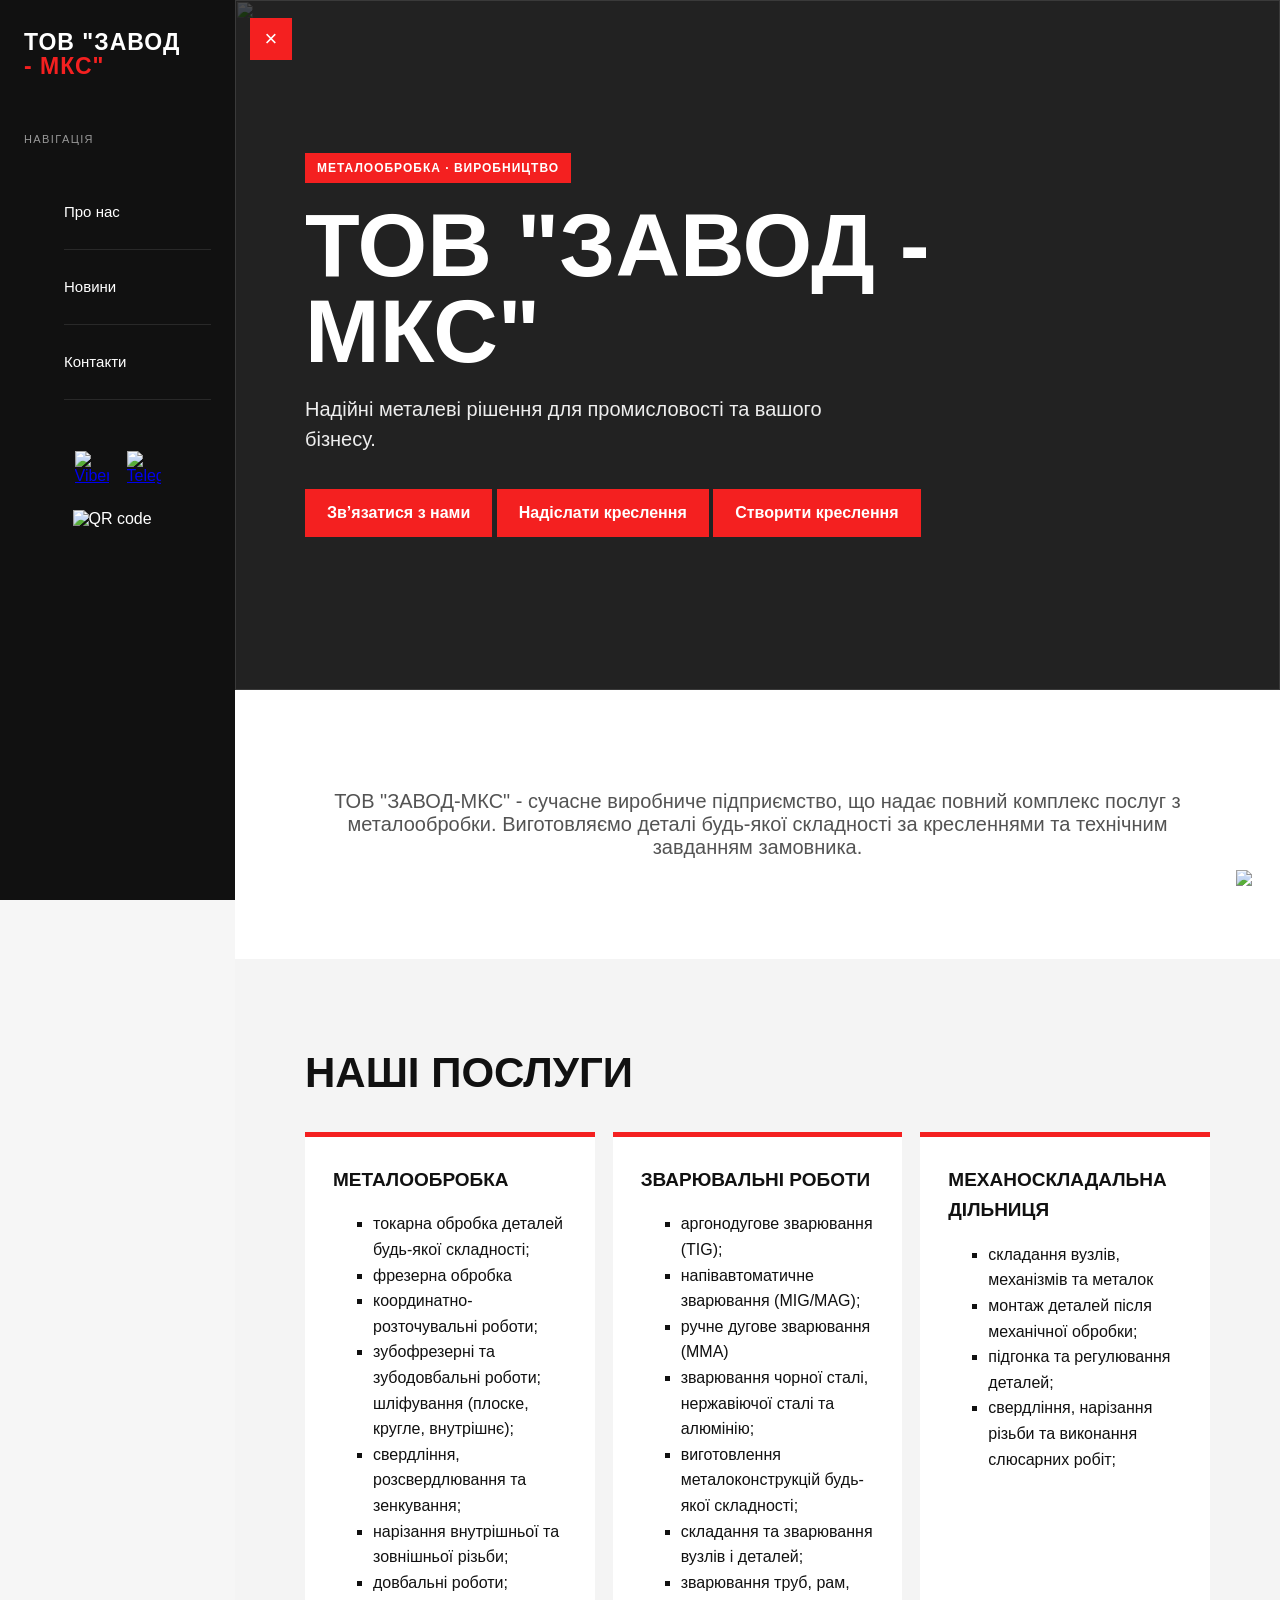
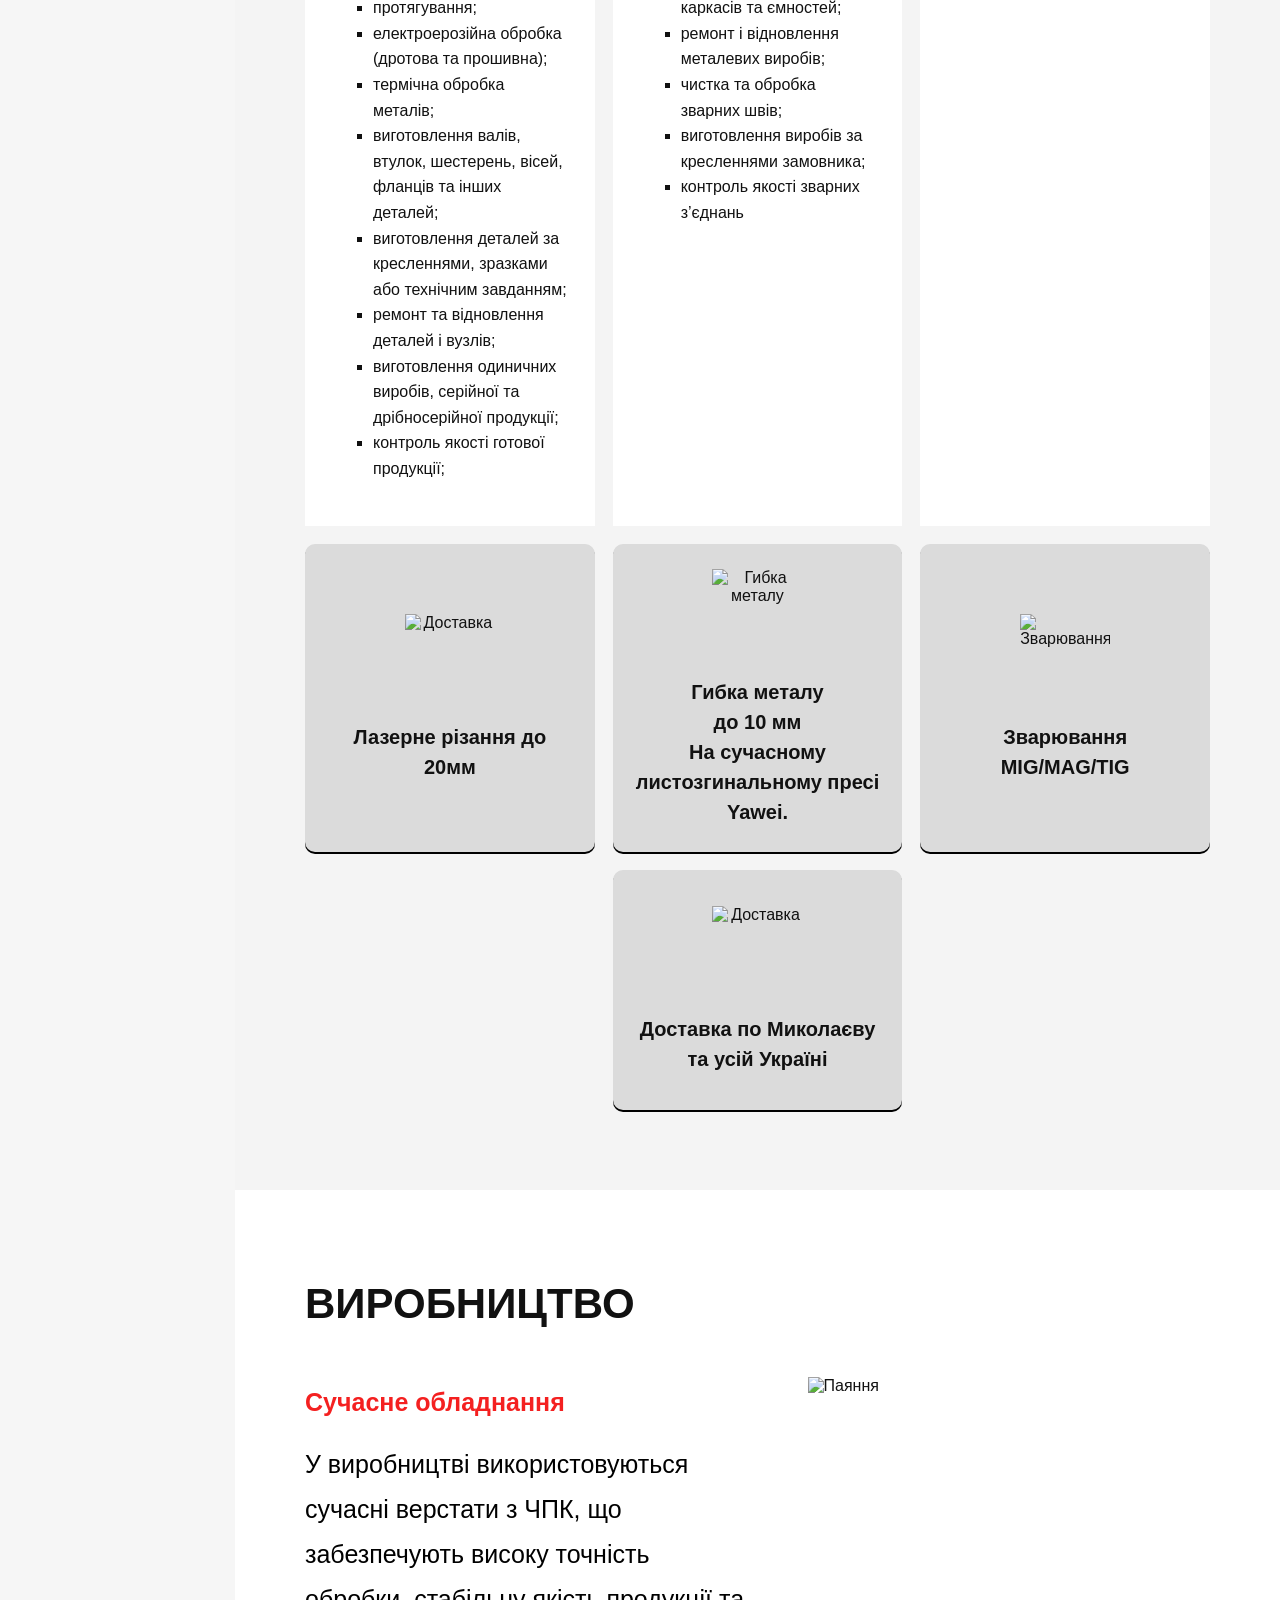
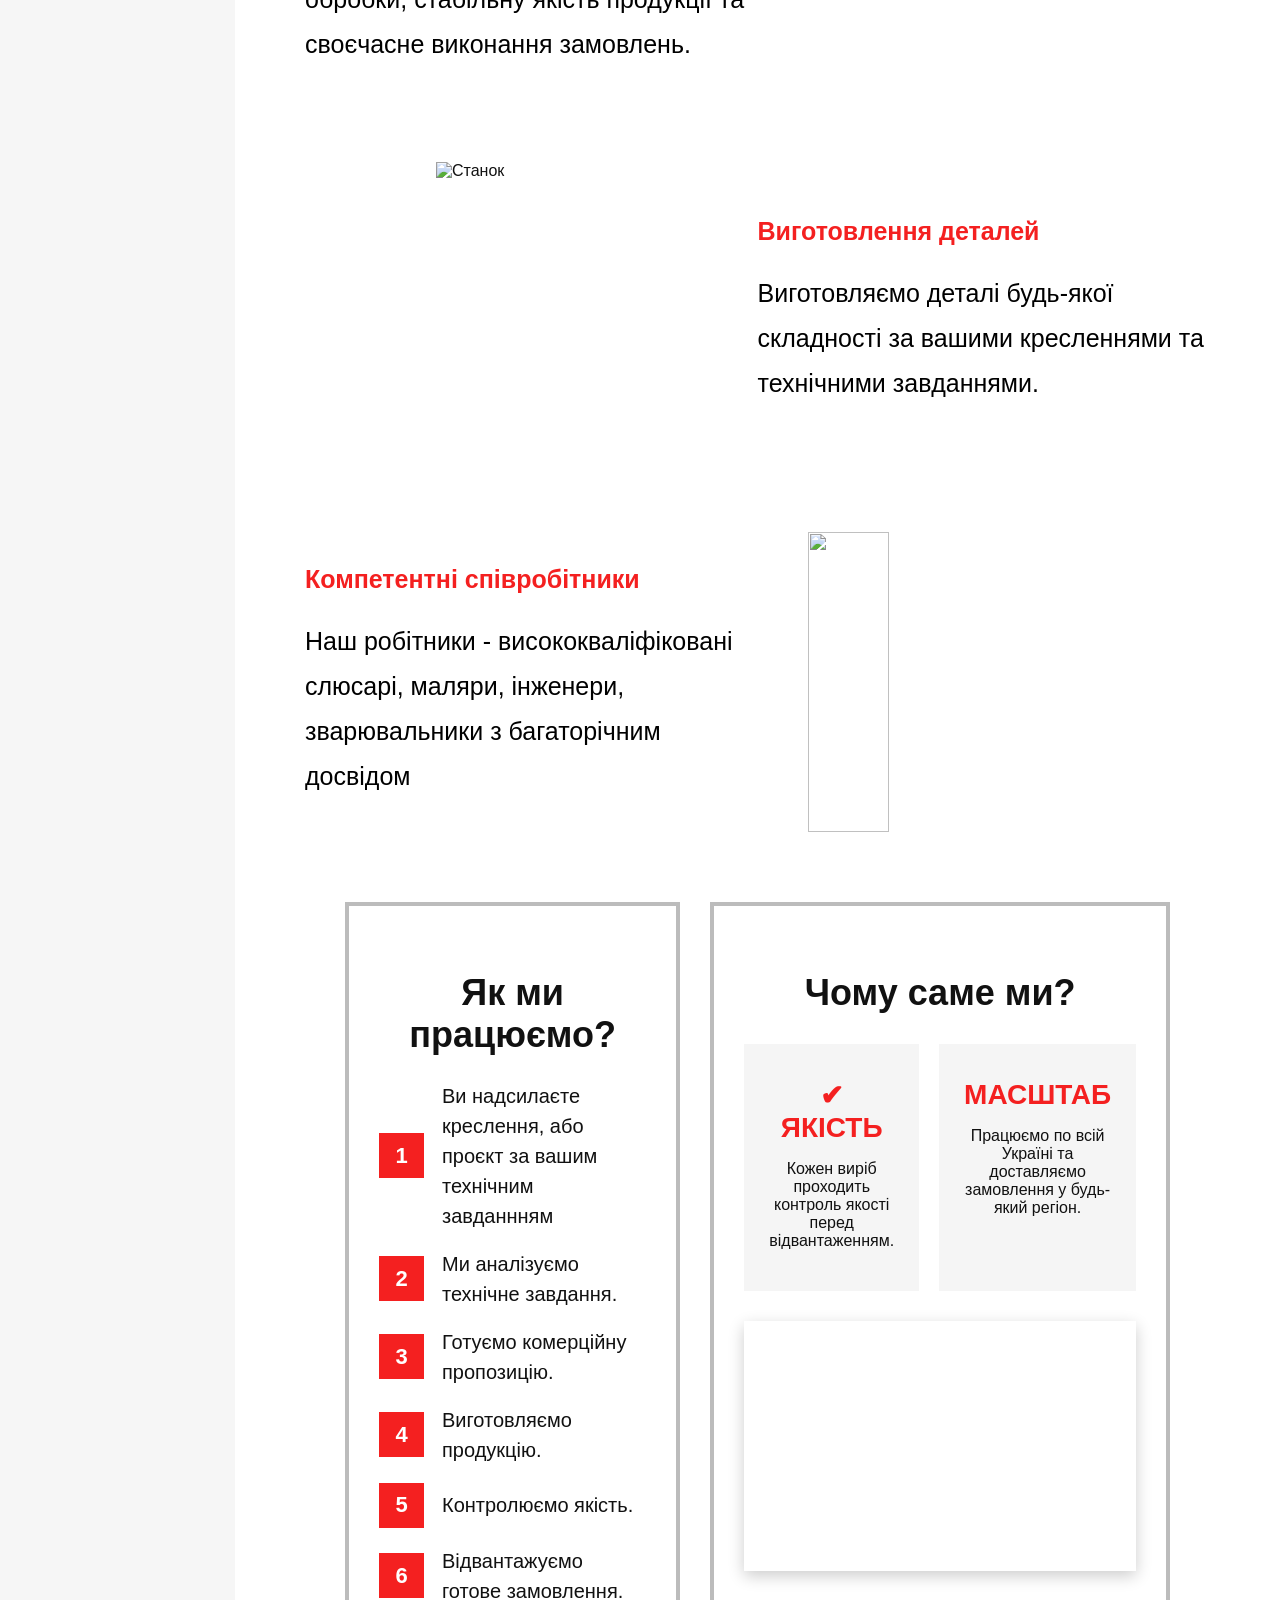
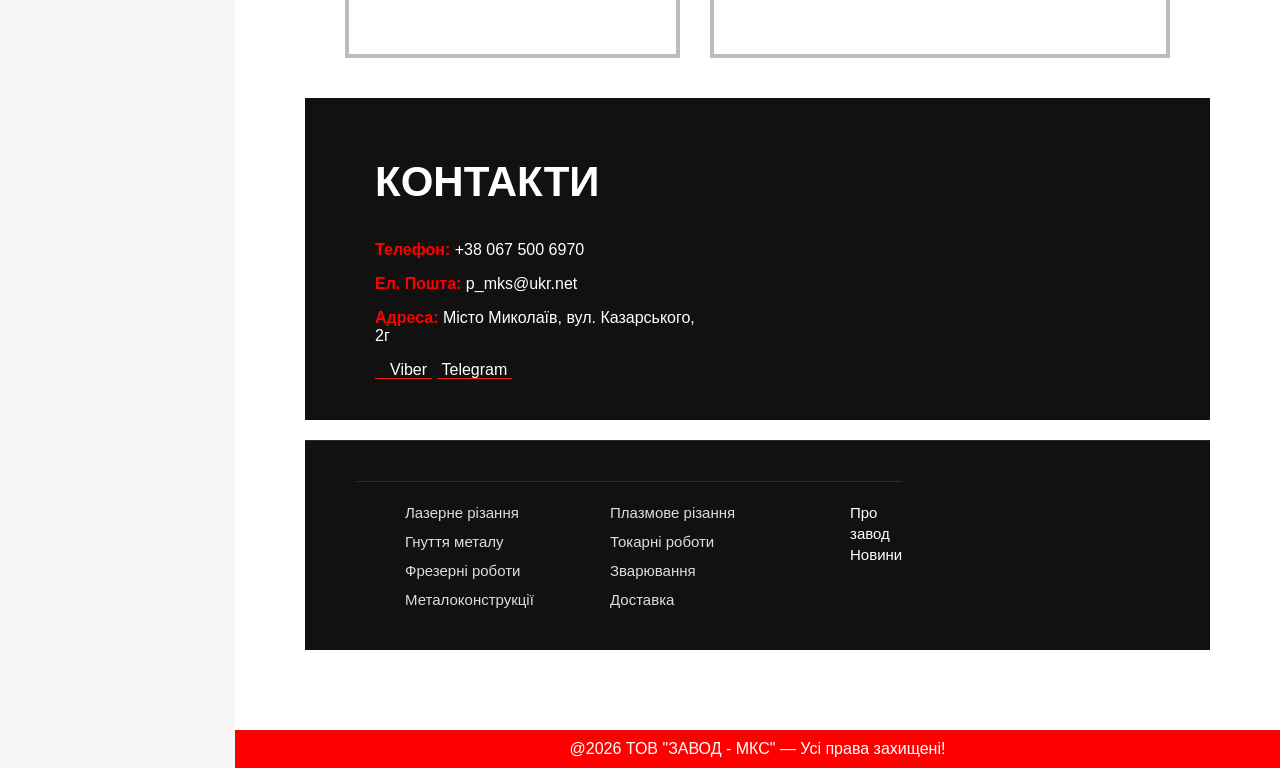
==== commit 1e5ed16d: "Add files via upload" ====
--- a/index.html
+++ b/index.html
@@ -291,11 +291,39 @@
          referrerpolicy="strict-origin-when-cross-origin">
         </iframe>
       </div>
-    </section>
+      </section>
+      <div class="footer-production">
+     <div>
+    <ul>
+        <div class="footer-production">
+
+    <div>
+
+        <ul class="footer-list">
+            <li>Лазерне різання</li>
+            <li>Плазмове різання</li>
+            <li>Гнуття металу</li>
+            <li>Токарні роботи</li>
+            <li>Фрезерні роботи</li>
+            <li>Зварювання</li>
+            <li>Металоконструкції</li>
+            <li>Доставка</li>
+        </ul>
+    </div>
+
+    <div>
+
+        <ul class="footer-list-links">
+            <li><a href="./aboutus.html">Про завод</a></li>
+            <li><a href="./news.html">Новини</a></li>
+        </ul>
+    </div>
+
+</div>
   </main>
 
   <footer>
-    <div class="Logo"> 
+    <div > 
    @2026 ТОВ "ЗАВОД - МКС" — Усі права захищені!
     </div>
   </footer>
--- a/index.css
+++ b/index.css
@@ -458,79 +458,129 @@
 }
 
 /* Contacts */
-
-.contacts {
-
-  display: grid;
-  grid-template-columns: 1fr 1.3fr;
-  gap: 45px;
-  color: var(--white);
-  background: var(--black);
-}
-
-.contacts h2 {
-  color: var(--white);
-}
-
-.contact-list p {
-  margin: 12px 0;
-  color: #ddd;
-  ;
-}
-
-.contact-list a:hover {
-  color: rgb(218, 13, 13)
+.contacts{
+    display:grid;
+    grid-template-columns:320px 1fr;
+    gap:35px;
+    padding:50px 70px 25px;
+    background:#111;
+    color:#fff;
+
+}
+.contacts a{
+  text-decoration:none;
+  color:#ffffff;
 }
 
 .contact-list b {
-  color: var(--orange);
+  color: rgb(255, 0, 0);
 }
 
 .contact-list a {
-  text-decoration: none;
-  color: white;
-  transition: color 0.4s ease-in-out
+  color: #fff;
+   transition: color .3s ease-in-out;
+}
+
+.contact-list a:hover{
+  color:red;
 }
 
 .social a {
-  margin-right: 16px;
-  color: var(--white);
+  color: #fff;
   text-decoration: none;
   border-bottom: 1px solid var(--orange);
-  color: white;
+  gap: 0 10px;
   transition: color 0.3s ease-in-out;
+  padding: 0 5px;
 }
 
 .social a:hover {
   color: rgb(38, 0, 255);
 }
 
-.map {
-  min-height: 330px;
-  background: #ddd;
-}
-
-.map iframe {
-  width: 100%;
-  min-height: 330px;
-  border: 0;
-  filter: grayscale(1) contrast(1.1);
-}
-
-/* Footer */
+.map{
+    min-height:220px;
+}
+
+.map iframe{
+    width:100%;
+    height:220px;
+    min-height:220px;
+}
+
+.footer-production{
+    grid-column:1/-1;
+
+     background:#111;
+    color:#fff;
+
+    display:grid;
+    grid-template-columns:2fr 1fr;
+    gap:60px;
+
+    margin-top:20px;
+    padding-top:20px;
+    padding-left:50px;
+    padding-bottom:20px;
+    border-top:1px solid #2b2b2b;
+}
+
+.footer-production h3{
+    margin:0 0 10px;
+    font-size:22px;
+}
+
+.footer-production ul{
+    margin:0;
+    padding:0;
+    list-style:none;
+}
+
+.footer-list{
+    display:grid;
+    grid-template-columns:repeat(2,minmax(180px,1fr));
+    gap:8px 25px;
+    color:#747474;
+}
+
+.footer-production li{
+    color:#ddd;
+    font-size:15px;
+    line-height:1.4;
+    
+}
+
+.footer-production a{
+    color:#ddd;
+    text-decoration:none;
+}
+
+.footer-production a{
+    color:#fff;
+    text-decoration:none;
+    transition:.3s;
+}
+
+.footer-production a:visited{
+    color:#fff;
+}
+
+.footer-production a:hover{
+    color:var(--orange);
+}
+
+.footer-production a:hover{
+    color:var(--orange);
+}
 
 footer {
-  display: flex;
-  font-size: 13px;
-  font-weight: 700;
-  background: var(--orange);
+  background: #ff0000;
+  color: #fff;
+  display: flex;
+  justify-content: center;
   align-items: center;
-  flex-direction: column;
-  justify-content: center;
-  gap: 10px;
-  padding: 20px;
-}
-
+  padding: 10px 0 10px 0;
+}
 
 /* Sidebar */
 
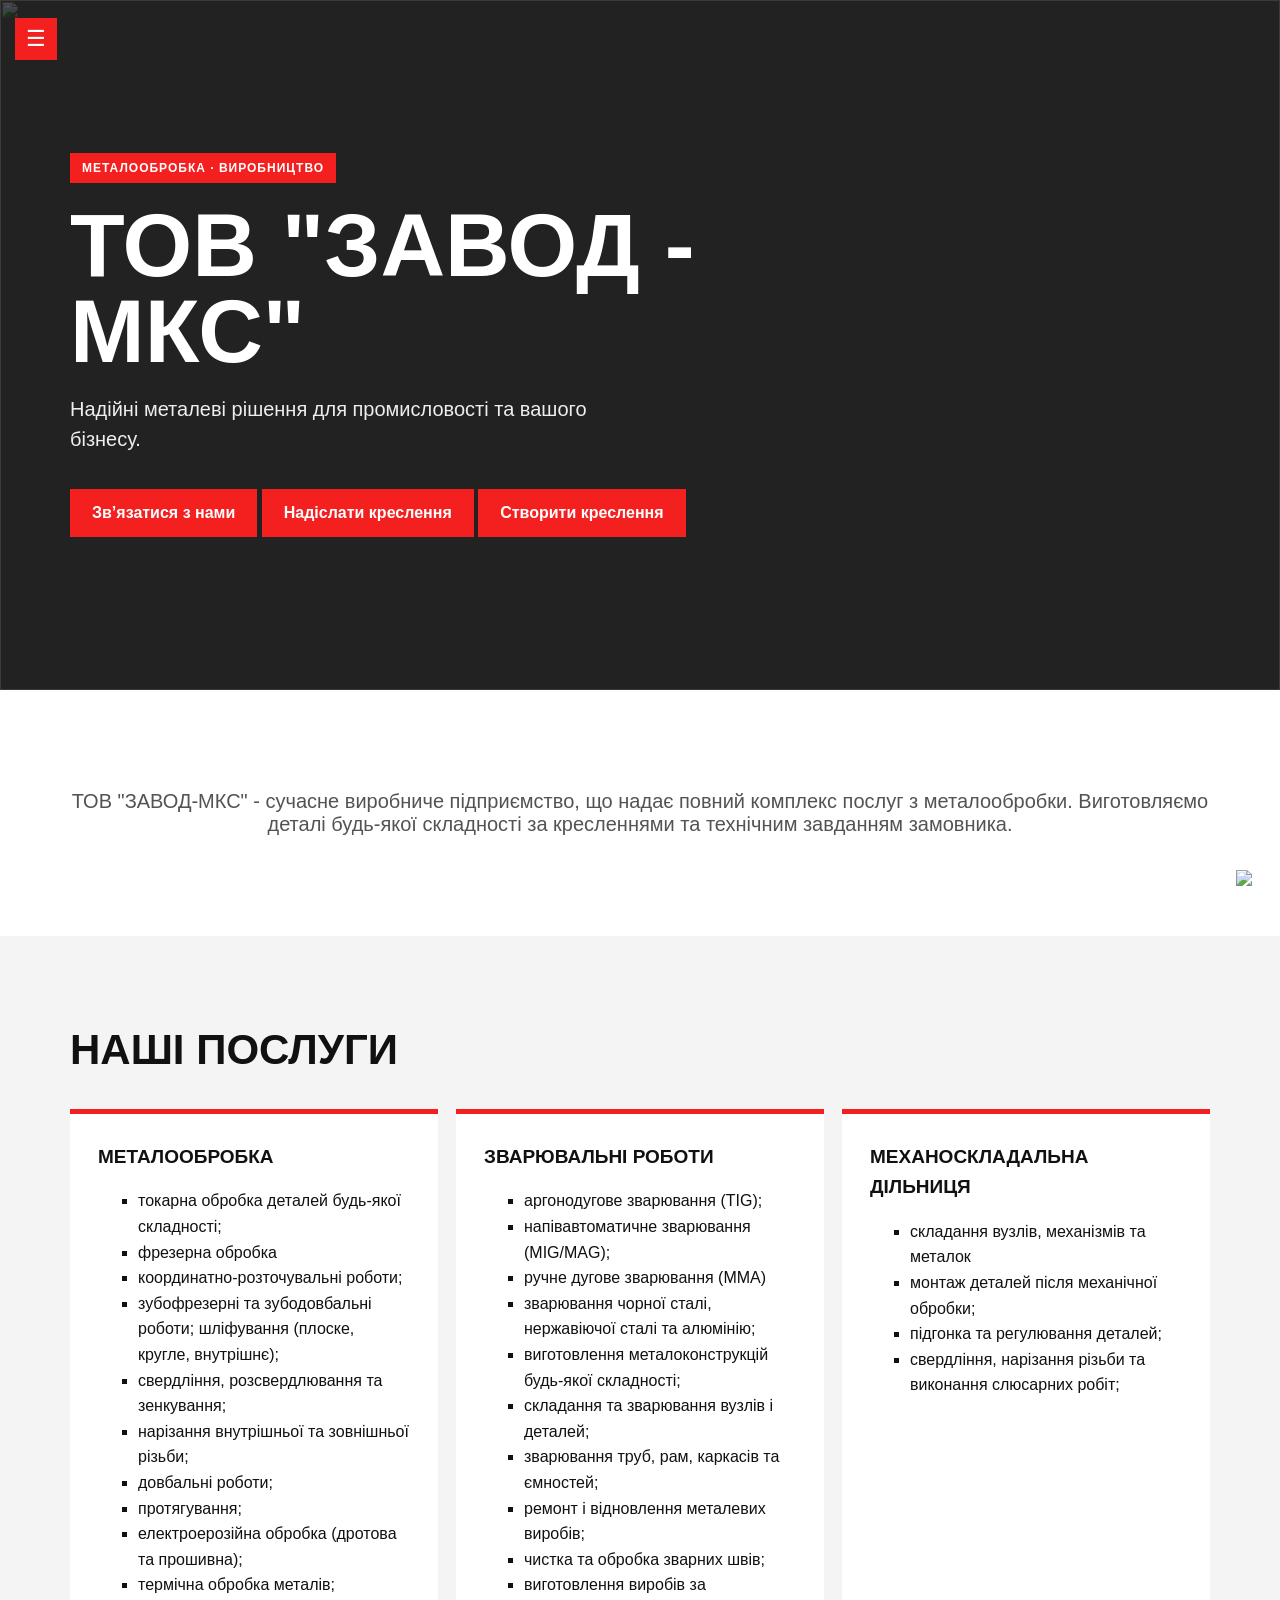
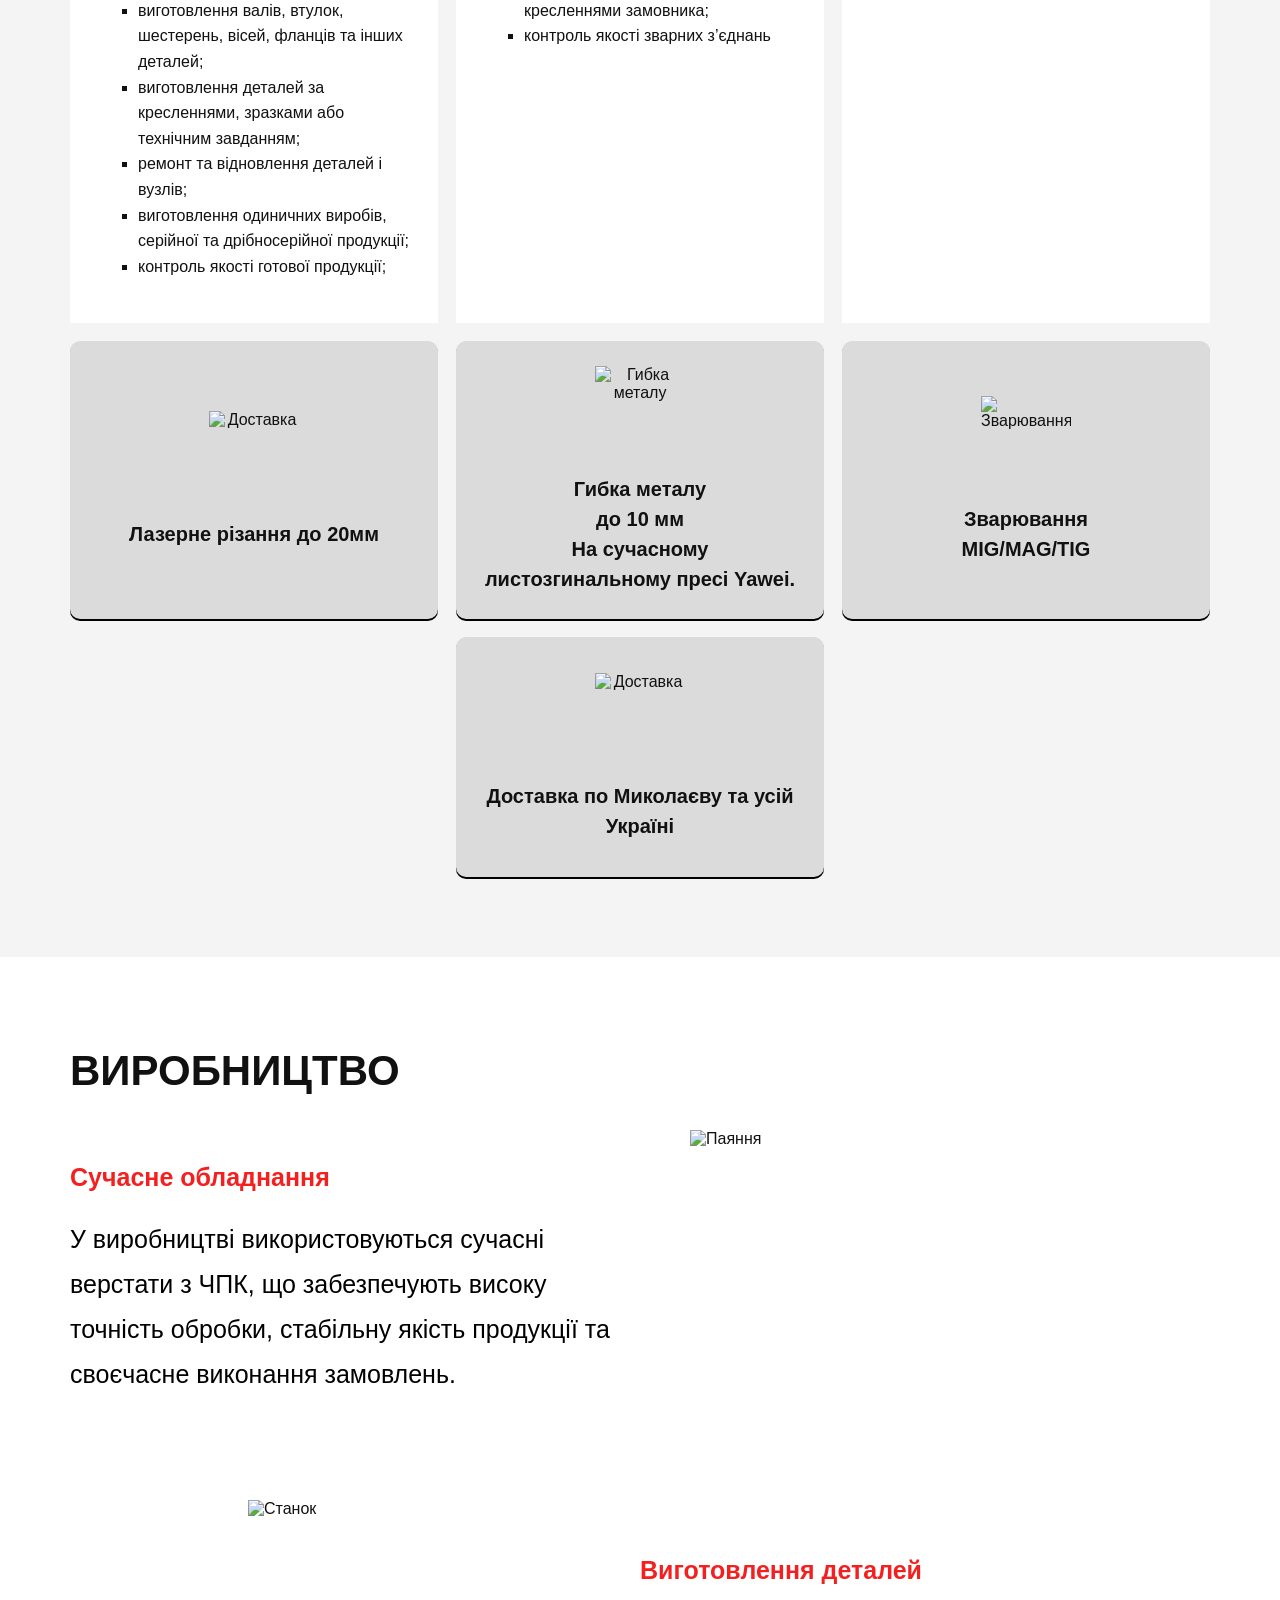
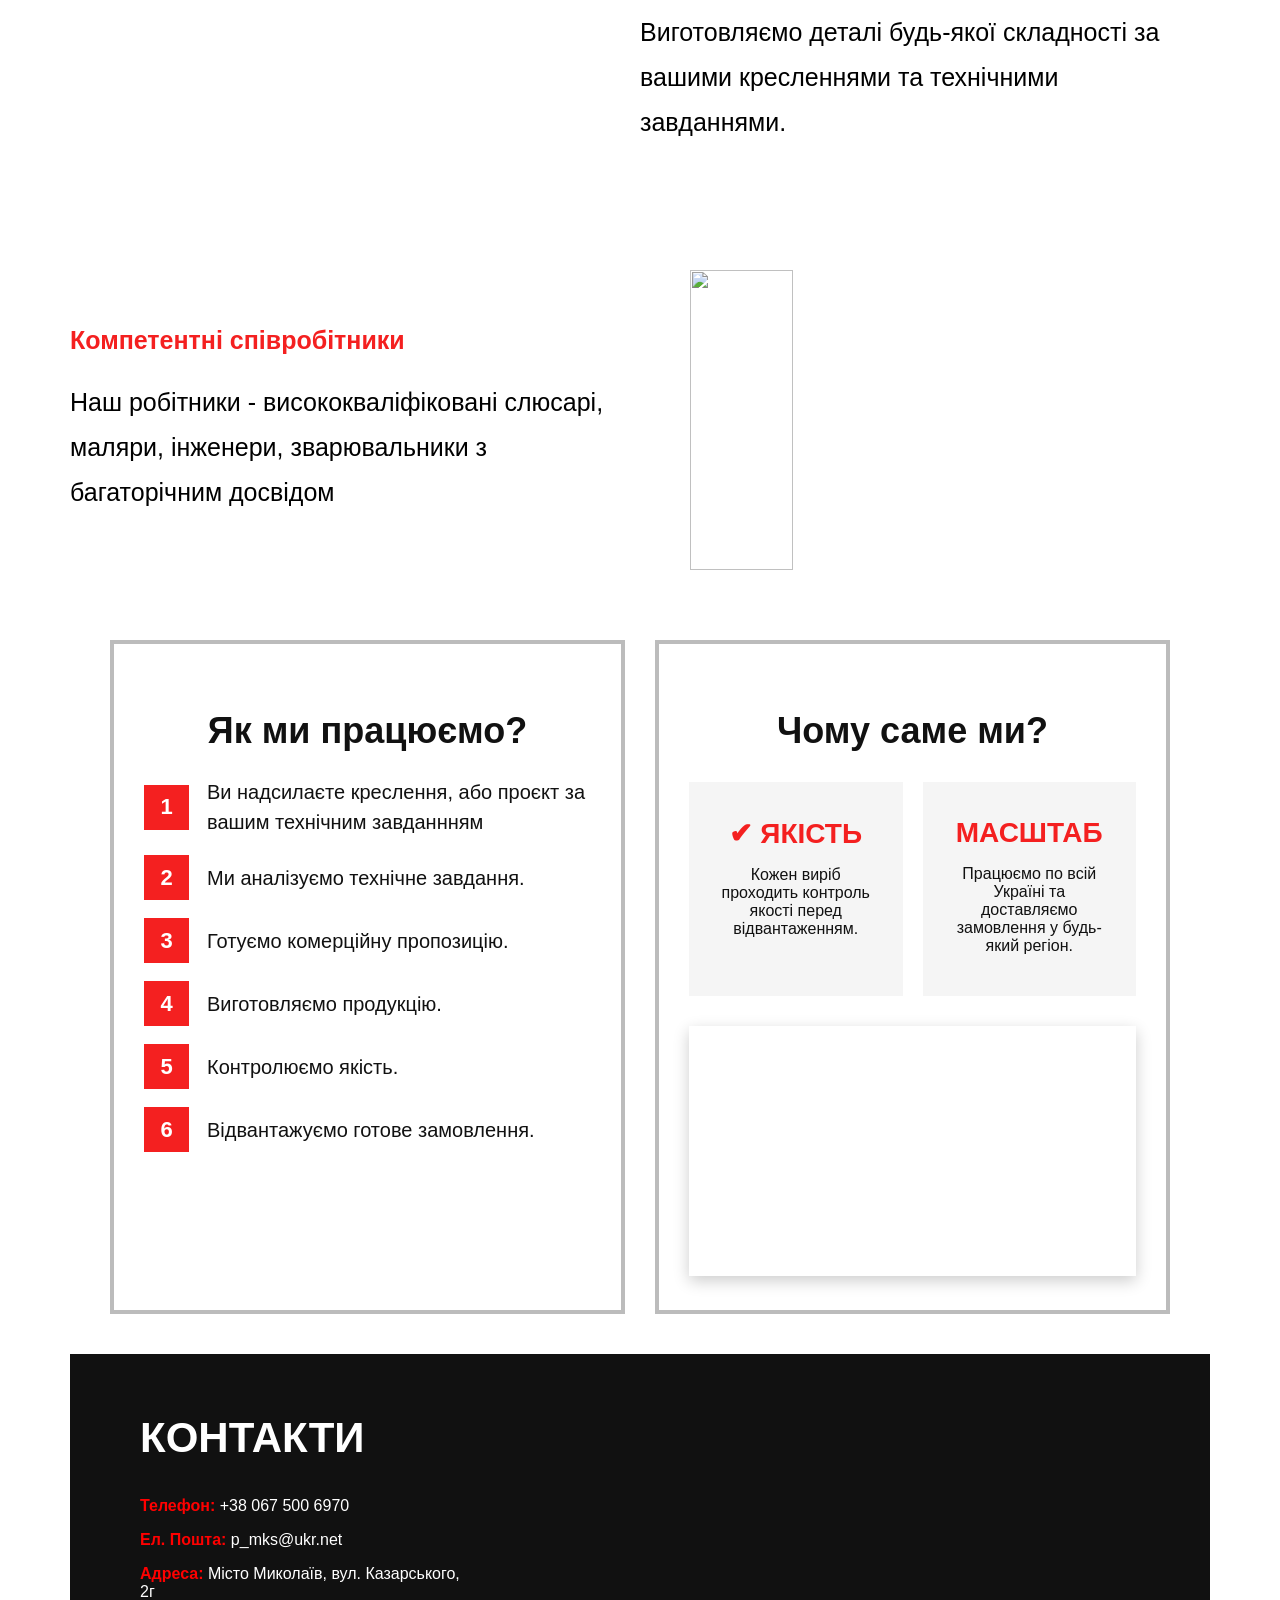
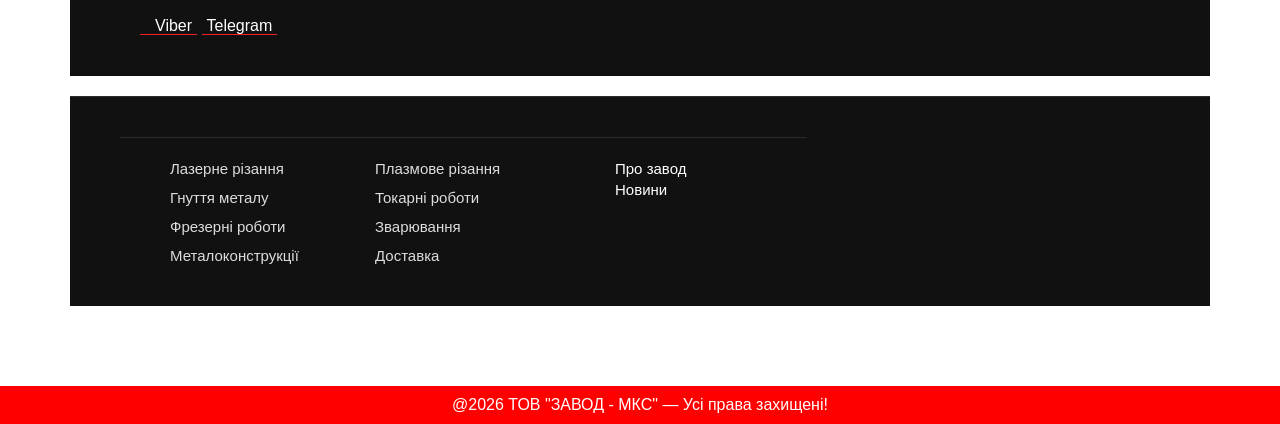
==== commit 73925185: "Add files via upload" ====
--- a/index.html
+++ b/index.html
@@ -293,7 +293,7 @@
       </div>
       </section>
       <div class="footer-production">
-     <div>
+
     <ul>
         <div class="footer-production">
 
@@ -362,7 +362,7 @@
       document.body.classList.toggle("menu-closed");
       updateMenuButton();
     });
-
+ц
     menuLinks.forEach((link) => {
       link.addEventListener("click", () => {
         if (isMobile()) {
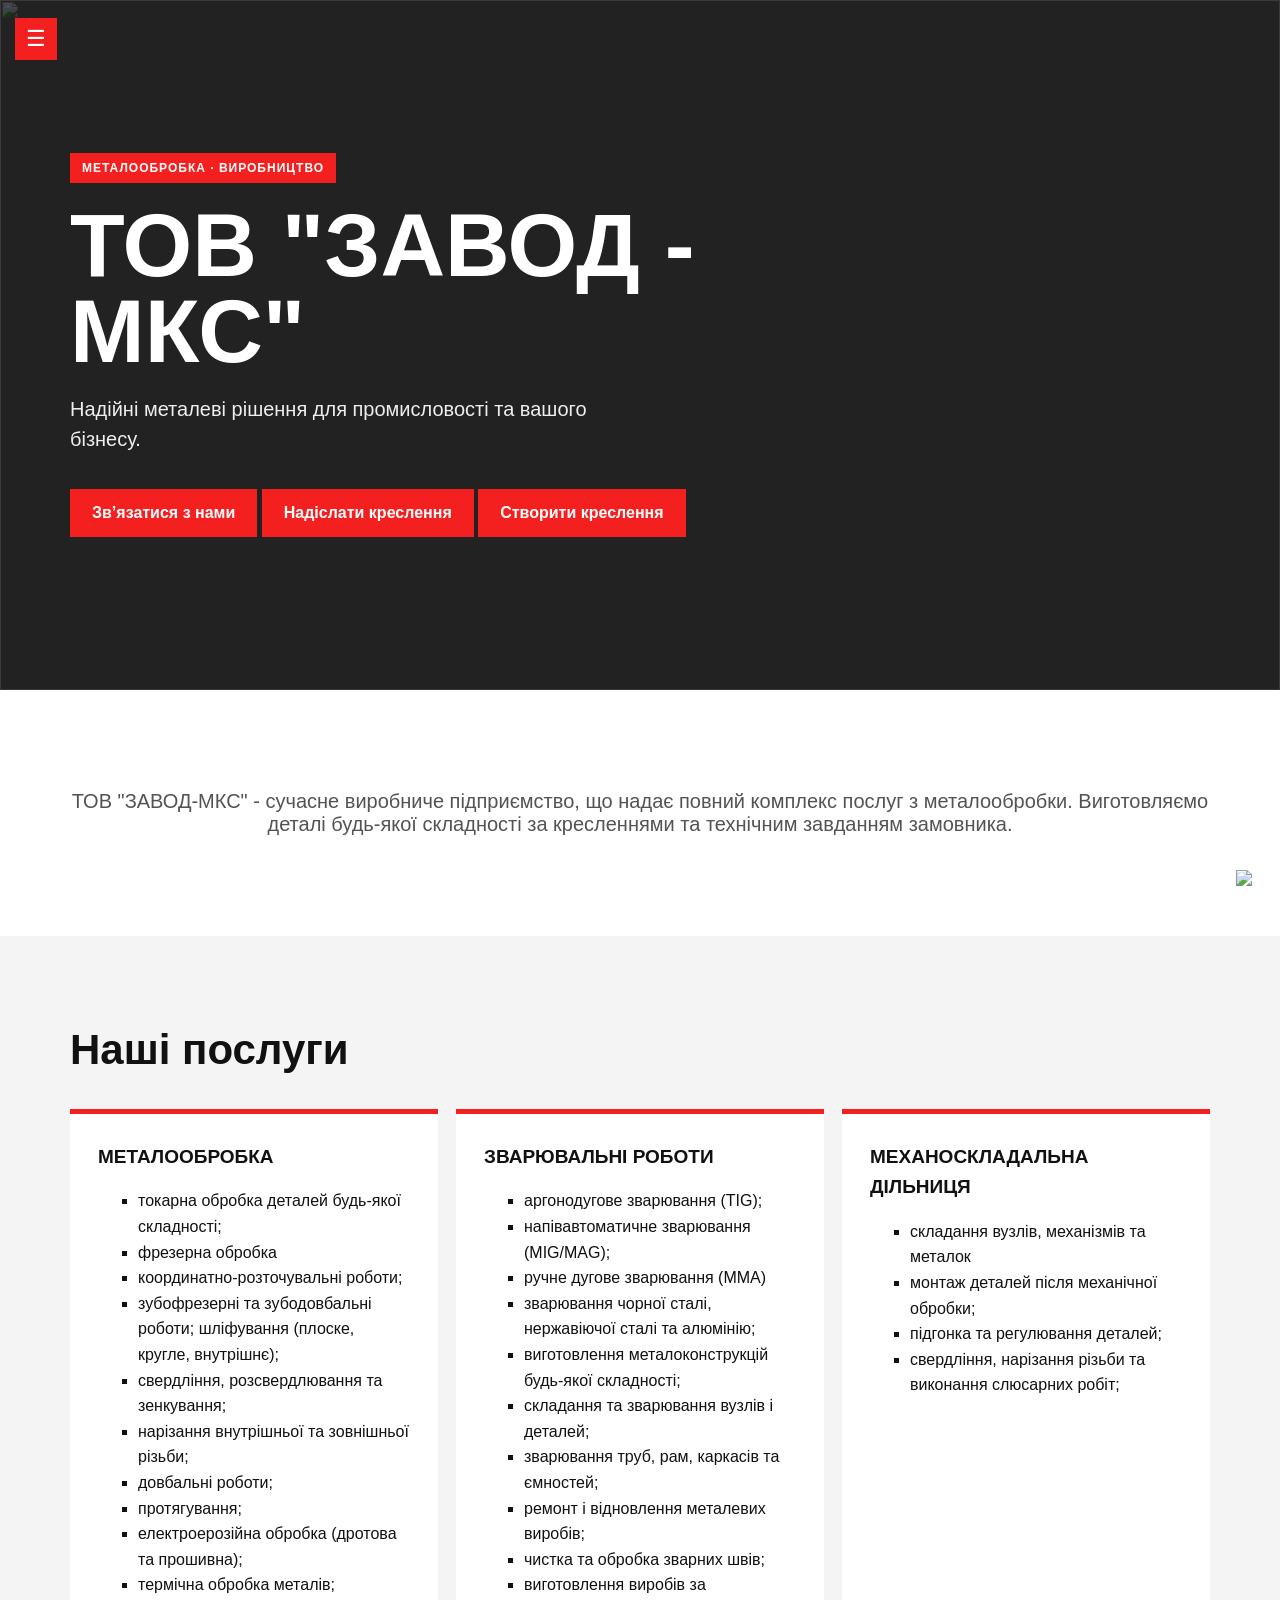
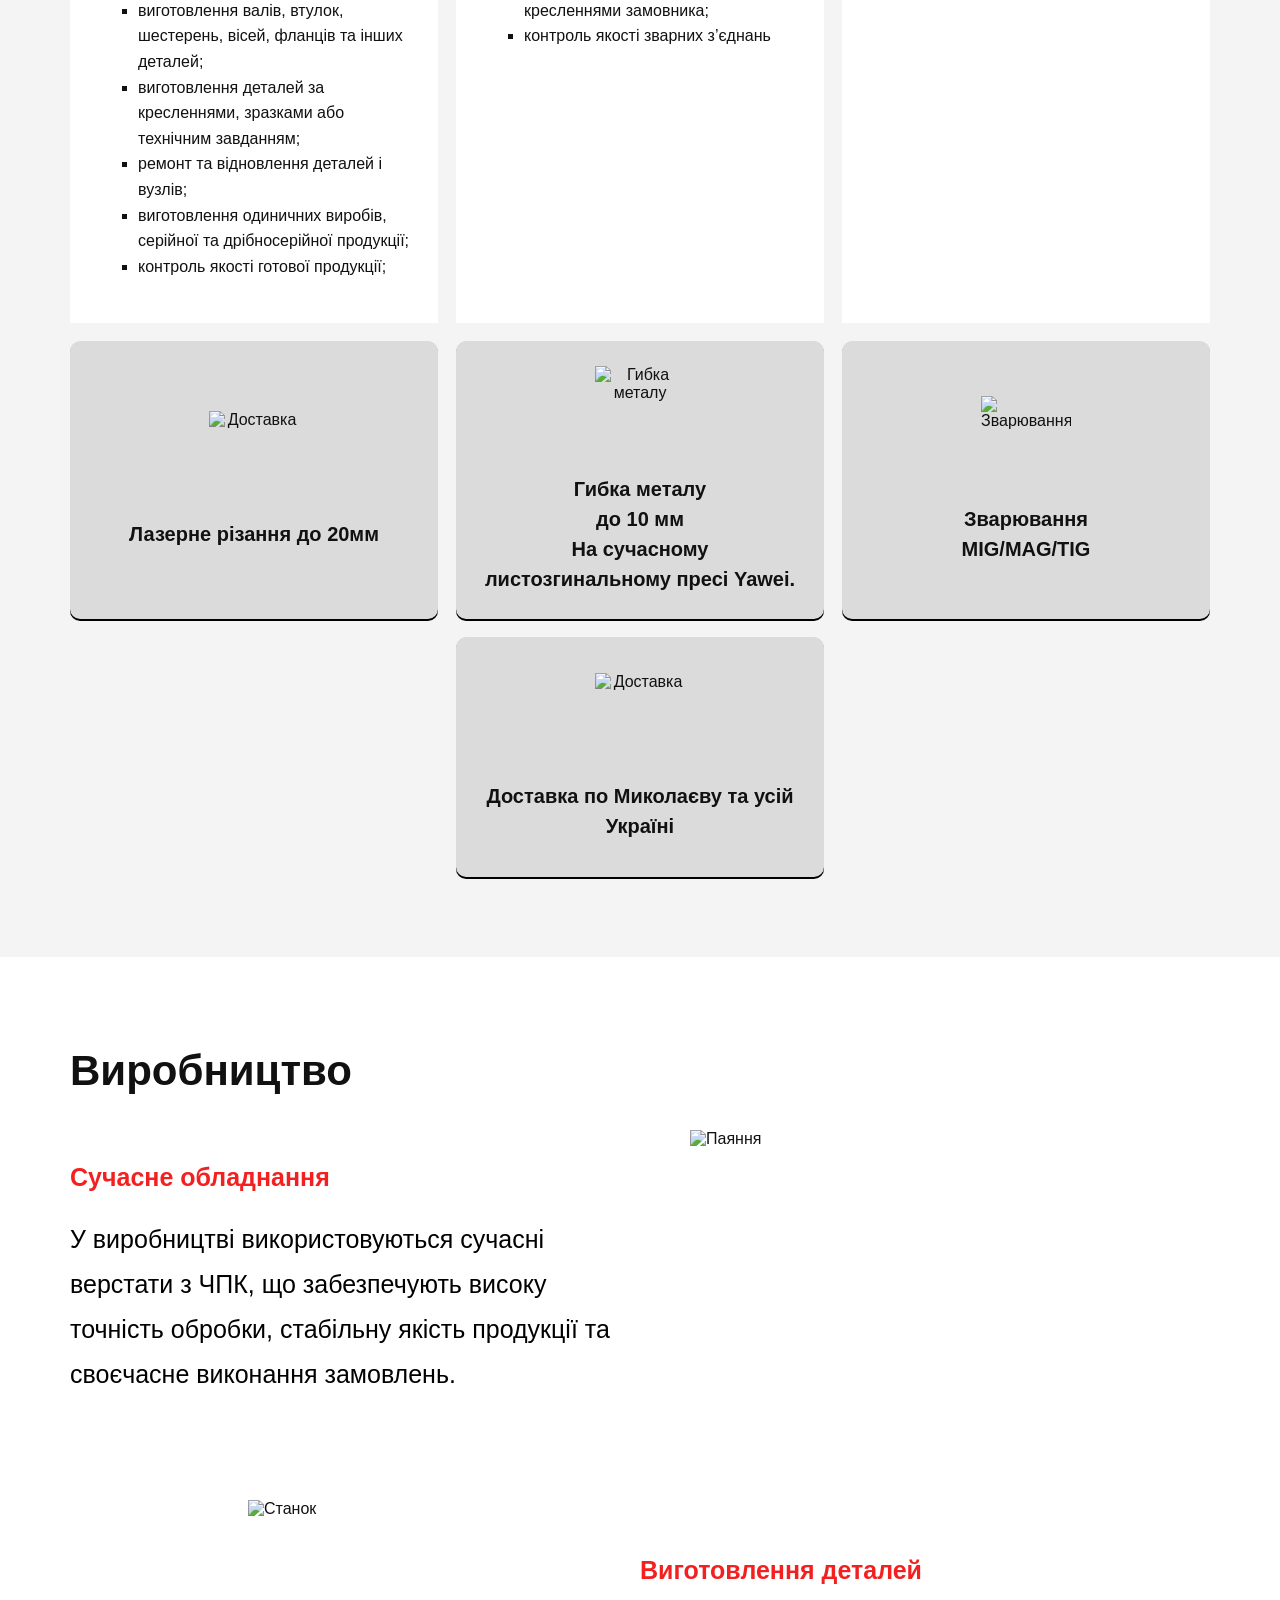
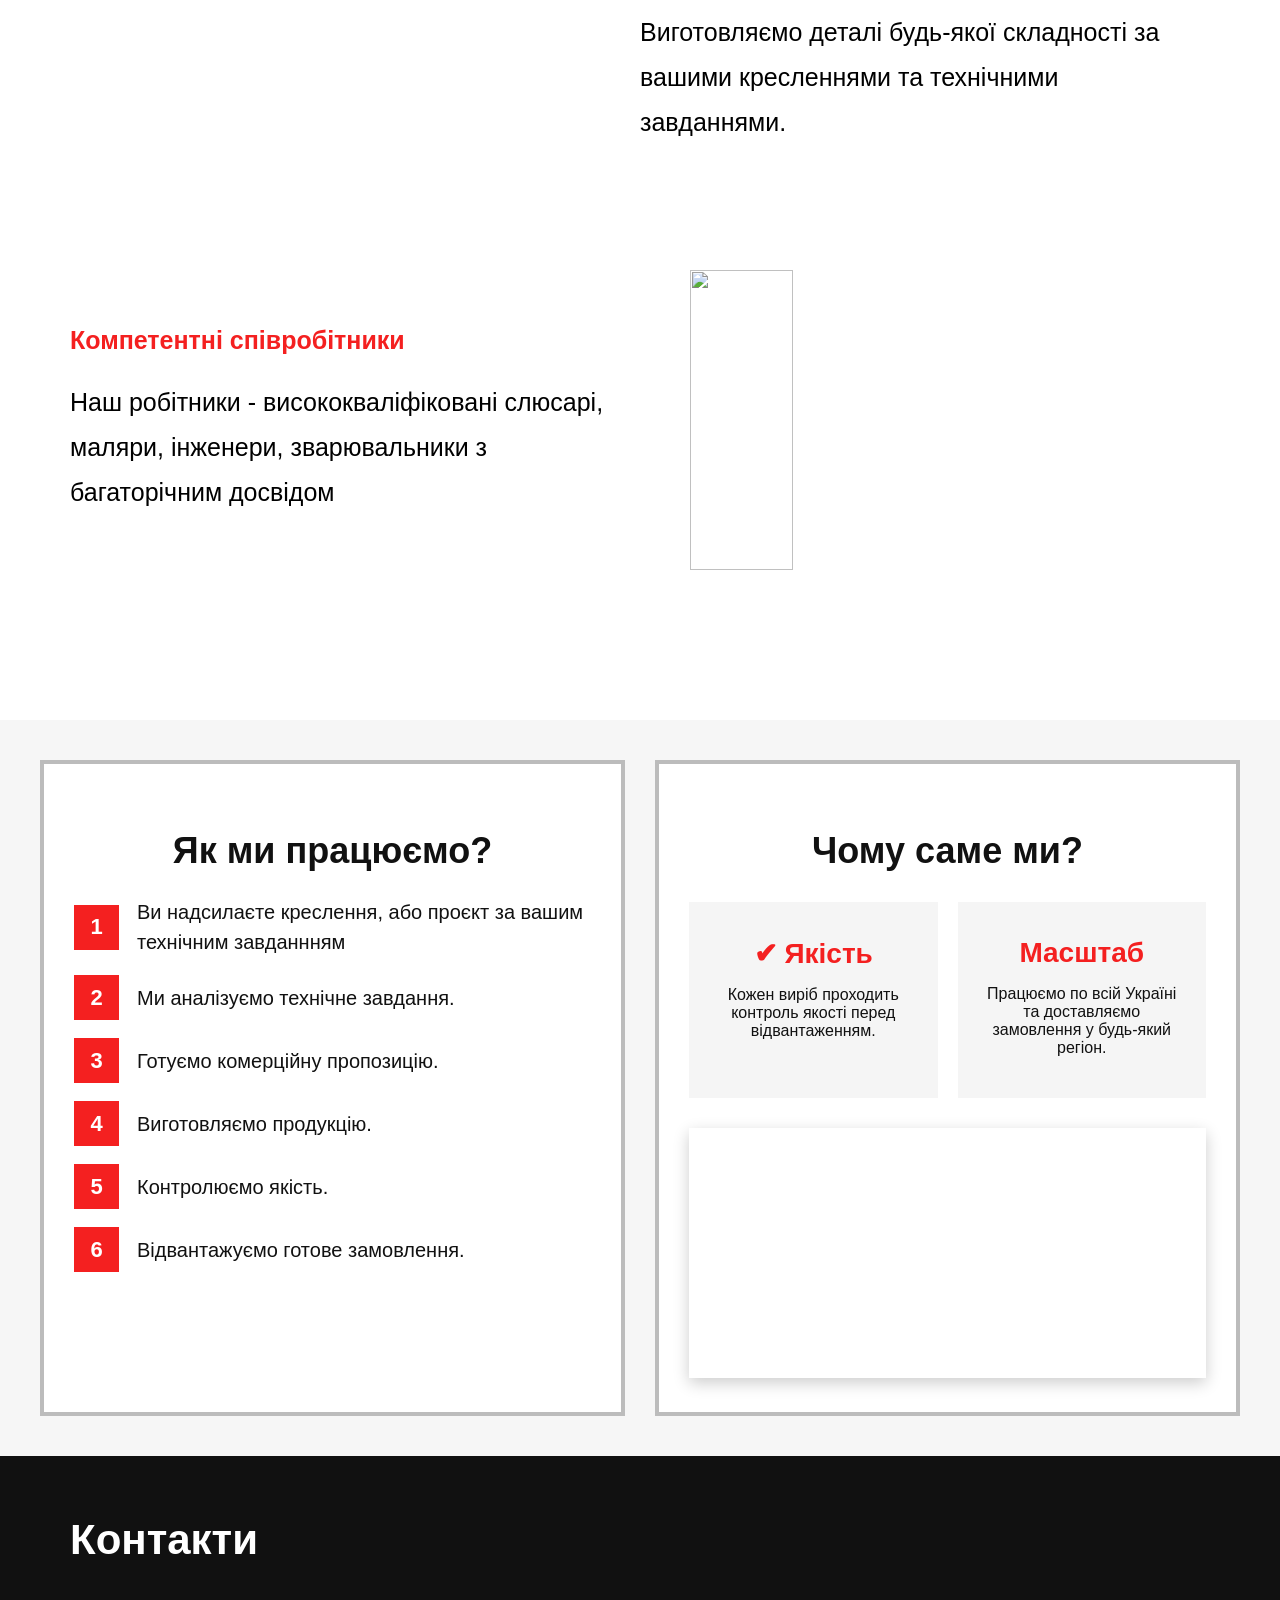
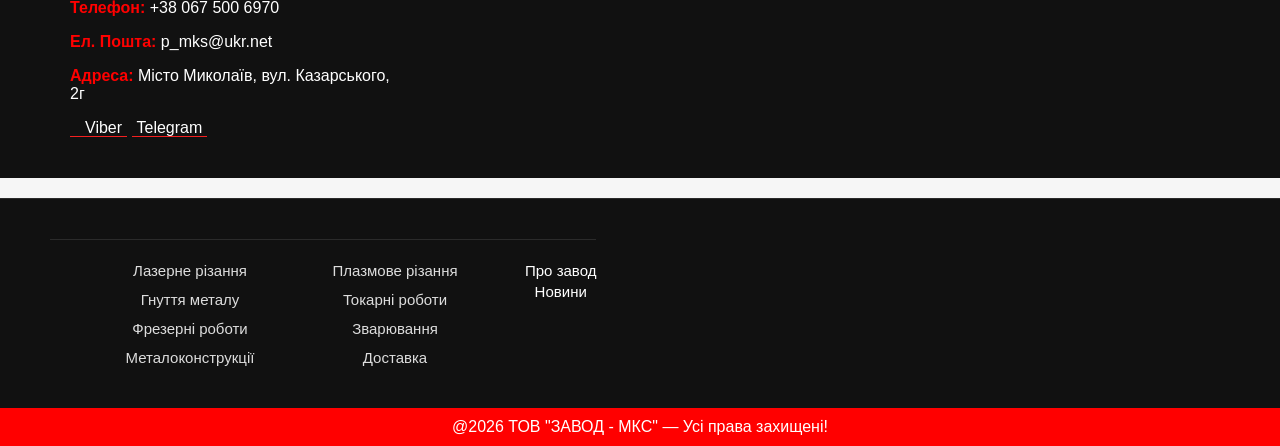
==== commit 5198ff66: "Add files via upload" ====
--- a/index.html
+++ b/index.html
@@ -199,6 +199,7 @@
 
   <img src="./image/photo_2026-06-26_18-58-22.jpg">
 </div>
+</section>
 <div class="info-section">
 
     <!-- Лівий блок -->
@@ -320,6 +321,7 @@
     </div>
 
 </div>
+  <a class="tell" href="tel:+380675006970"><img src="./image/tell.png"></a>
   </main>
 
   <footer>
@@ -327,7 +329,7 @@
    @2026 ТОВ "ЗАВОД - МКС" — Усі права захищені!
     </div>
   </footer>
-  <a class="tell" href="tel:+380675006970"><img src="./image/tell.png"></a>
+
 
   <script>
     const toggle = document.querySelector(".menu-toggle");
--- a/index.css
+++ b/index.css
@@ -201,7 +201,6 @@
 h2 {
   margin: 10px 0 35px;
   font-size: 42px;
-  text-transform: uppercase;
 }
 
 .hero p {
@@ -509,14 +508,13 @@
 }
 
 .footer-production{
-    grid-column:1/-1;
-
      background:#111;
     color:#fff;
 
-    display:grid;
-    grid-template-columns:2fr 1fr;
-    gap:60px;
+    display:flex;
+    text-align:center;
+    justify-content:space-between;
+    gap:40px;
 
     margin-top:20px;
     padding-top:20px;
@@ -813,4 +811,66 @@
 .delivery-card {
     grid-column: auto !important;
 }
+
+/* FOOTER MOBILE */
+
+.contacts{
+    display: flex;
+    flex-direction: column;
+    width: 100%;
+    padding: 40px 20px;
+    gap: 30px;
+}
+
+.footer-production{
+    display: flex;
+    flex-direction: column;
+    align-items: center;
+
+    width: 100%;
+
+    margin: 20px 0 0;
+    padding: 20px 0;
+
+    gap: 25px;
+
+    border-top: 1px solid #2b2b2b;
+}
+
+.footer-list{
+    display: flex;
+    flex-direction: column;
+
+    align-items: center;
+
+    width: 100%;
+    gap: 12px;
+}
+
+.footer-list-links{
+    display: flex;
+    flex-direction: column;
+
+    align-items: center;
+
+    width: 100%;
+    gap: 12px;
+
+    padding: 0;
+    margin: 0;
+}
+
+.footer-list li,
+.footer-list-links li{
+    width: auto;
+    margin: 0;
+    text-align: center;
+}
+
+footer{
+    width: 100%;
+    margin: 0;
+    padding: 15px;
+    text-align: center;
+}
 }
